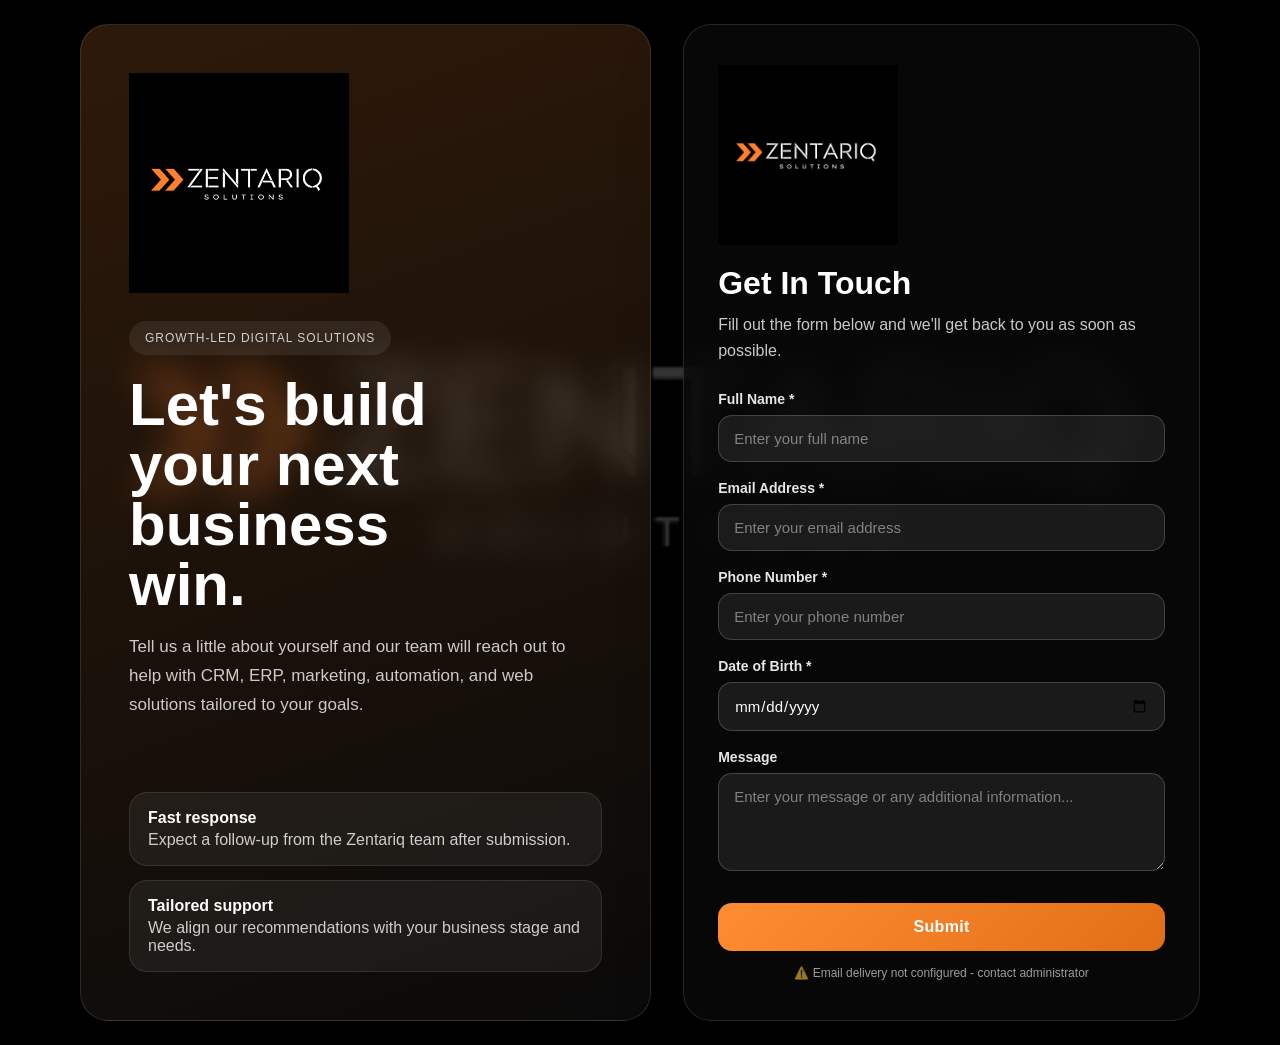
==== landing-page.html @ c9423124 "Initial commit - Zentariq landing page" ====
<!DOCTYPE html>
<!--
FORMSPREE SETUP INSTRUCTIONS:
1. Go to https://formspree.io and create a free account
2. Create a new form and set the recipient email to: hello@zentariq.com
3. Copy your form ID (looks like: xxxxxx) from the Formspree dashboard
4. Replace "YOUR_FORM_ID_HERE" in the form action with your actual Formspree form ID
5. The form will automatically send emails to hello@zentariq.com when submitted
6. After submission, users will be redirected to thank-you.html

Example: action="https://formspree.io/f/abc123def"
-->
<html lang="en">
<head>
    <meta charset="UTF-8">
    <meta name="viewport" content="width=device-width, initial-scale=1.0">
    <title>Zentariq Solutions | Contact Us</title>
    <style>
        :root {
            --accent: #ff8c32;
            --accent-dark: #e26f15;
            --surface: rgba(10, 10, 10, 0.78);
            --surface-border: rgba(255, 255, 255, 0.12);
            --text-primary: #ffffff;
            --text-secondary: rgba(255, 255, 255, 0.78);
            --input-bg: rgba(255, 255, 255, 0.08);
            --input-border: rgba(255, 255, 255, 0.18);
        }

        * {
            margin: 0;
            padding: 0;
            box-sizing: border-box;
        }

        body {
            min-height: 100vh;
            font-family: "Segoe UI", Tahoma, Geneva, Verdana, sans-serif;
            color: var(--text-primary);
            background:
                linear-gradient(rgba(0, 0, 0, 0.72), rgba(0, 0, 0, 0.78)),
                url("assets/zentariq-logo-linkedin.png") center center / cover no-repeat fixed;
            display: flex;
            align-items: center;
            justify-content: center;
            padding: 24px;
        }

        .page-shell {
            width: min(100%, 1120px);
            display: grid;
            grid-template-columns: 1.05fr 0.95fr;
            gap: 32px;
            align-items: stretch;
        }

        .brand-panel,
        .form-panel {
            border-radius: 28px;
            overflow: hidden;
            border: 1px solid var(--surface-border);
            backdrop-filter: blur(18px);
            box-shadow: 0 24px 60px rgba(0, 0, 0, 0.35);
        }

        .brand-panel {
            background: linear-gradient(160deg, rgba(255, 140, 50, 0.18), rgba(255, 255, 255, 0.04));
            padding: 48px;
            display: flex;
            flex-direction: column;
            justify-content: space-between;
            min-height: 680px;
        }

        .logo {
            width: 220px;
            max-width: 100%;
            display: block;
        }

        .eyebrow {
            display: inline-flex;
            align-items: center;
            gap: 10px;
            padding: 10px 16px;
            border-radius: 999px;
            background: rgba(255, 255, 255, 0.08);
            color: var(--text-secondary);
            letter-spacing: 0.08em;
            text-transform: uppercase;
            font-size: 12px;
            margin: 28px 0 20px;
        }

        .brand-panel h1 {
            font-size: clamp(38px, 5vw, 60px);
            line-height: 1;
            max-width: 10ch;
            margin-bottom: 18px;
        }

        .brand-panel p {
            font-size: 17px;
            line-height: 1.7;
            color: var(--text-secondary);
            max-width: 52ch;
        }

        .feature-list {
            display: grid;
            gap: 14px;
            margin-top: 36px;
        }

        .feature-item {
            padding: 16px 18px;
            border-radius: 18px;
            background: rgba(255, 255, 255, 0.06);
            border: 1px solid rgba(255, 255, 255, 0.1);
            color: var(--text-secondary);
        }

        .feature-item strong {
            color: var(--text-primary);
            display: block;
            margin-bottom: 4px;
        }

        .form-panel {
            background: var(--surface);
            padding: 40px 34px;
            display: flex;
            flex-direction: column;
            justify-content: center;
        }

        .form-header {
            margin-bottom: 28px;
        }

        .form-header img {
            width: 180px;
            display: block;
            margin-bottom: 20px;
        }

        .form-header h2 {
            font-size: 32px;
            margin-bottom: 10px;
        }

        .form-header p {
            color: var(--text-secondary);
            line-height: 1.6;
        }

        .form-group {
            margin-bottom: 18px;
        }

        label {
            display: block;
            margin-bottom: 8px;
            font-size: 14px;
            font-weight: 600;
            color: rgba(255, 255, 255, 0.9);
        }

        input {
            width: 100%;
            padding: 14px 15px;
            border-radius: 14px;
            border: 1px solid var(--input-border);
            background: var(--input-bg);
            color: var(--text-primary);
            font-size: 15px;
            font-family: inherit;
            transition: border-color 0.25s ease, box-shadow 0.25s ease, transform 0.25s ease;
        }

        input::placeholder {
            color: rgba(255, 255, 255, 0.45);
        }

        input:focus {
            outline: none;
            border-color: rgba(255, 140, 50, 0.85);
            box-shadow: 0 0 0 4px rgba(255, 140, 50, 0.14);
            transform: translateY(-1px);
        }

        textarea {
            width: 100%;
            padding: 14px 15px;
            border-radius: 14px;
            border: 1px solid var(--input-border);
            background: var(--input-bg);
            color: var(--text-primary);
            font-size: 15px;
            font-family: inherit;
            resize: vertical;
            transition: border-color 0.25s ease, box-shadow 0.25s ease, transform 0.25s ease;
        }

        textarea::placeholder {
            color: rgba(255, 255, 255, 0.45);
        }

        textarea:focus {
            outline: none;
            border-color: rgba(255, 140, 50, 0.85);
            box-shadow: 0 0 0 4px rgba(255, 140, 50, 0.14);
            transform: translateY(-1px);
        }

        .submit-btn {
            width: 100%;
            margin-top: 10px;
            padding: 15px 18px;
            border: none;
            border-radius: 14px;
            background: linear-gradient(135deg, var(--accent), var(--accent-dark));
            color: #fff;
            font-size: 16px;
            font-weight: 700;
            letter-spacing: 0.02em;
            cursor: pointer;
            transition: transform 0.2s ease, box-shadow 0.2s ease;
        }

        .submit-btn:hover {
            transform: translateY(-2px);
            box-shadow: 0 16px 32px rgba(255, 140, 50, 0.28);
        }

        .form-message {
            display: none;
            margin-top: 18px;
            padding: 13px 14px;
            border-radius: 12px;
            font-weight: 600;
            text-align: center;
        }

        .form-message.error {
            display: block;
            background: rgba(255, 99, 99, 0.14);
            border: 1px solid rgba(255, 99, 99, 0.34);
            color: #ffd7d7;
        }

        @media (max-width: 920px) {
            .page-shell {
                grid-template-columns: 1fr;
            }

            .brand-panel {
                min-height: auto;
                padding: 34px;
            }

            .form-panel {
                padding: 32px 24px;
            }
        }

        @media (max-width: 600px) {
            body {
                padding: 16px;
                background-attachment: scroll;
            }

            .brand-panel,
            .form-panel {
                border-radius: 22px;
            }

            .brand-panel h1,
            .form-header h2 {
                font-size: 28px;
            }
        }
    </style>
</head>
<body>
    <main class="page-shell">
        <section class="brand-panel" aria-label="Zentariq introduction">
            <div>
                <img class="logo" src="assets/zentariq-logo-linkedin.png" alt="Zentariq Solutions logo">
                <div class="eyebrow">Growth-led digital solutions</div>
                <h1>Let&apos;s build your next business win.</h1>
                <p>Tell us a little about yourself and our team will reach out to help with CRM, ERP, marketing, automation, and web solutions tailored to your goals.</p>
            </div>

            <div class="feature-list">
                <div class="feature-item">
                    <strong>Fast response</strong>
                    Expect a follow-up from the Zentariq team after submission.
                </div>
                <div class="feature-item">
                    <strong>Tailored support</strong>
                    We align our recommendations with your business stage and needs.
                </div>
            </div>
        </section>

        <section class="form-panel">
            <div class="form-header">
                <img src="assets/zentariq-logo-linkedin.png" alt="Zentariq Solutions logo">
                <h2>Get In Touch</h2>
                <p>Fill out the form below and we&apos;ll get back to you as soon as possible.</p>
            </div>

            <form id="contactForm" action="https://formspree.io/f/YOUR_FORM_ID_HERE" method="POST" novalidate>
                <div class="form-group">
                    <label for="name">Full Name *</label>
                    <input type="text" id="name" name="name" placeholder="Enter your full name" required>
                </div>

                <div class="form-group">
                    <label for="email">Email Address *</label>
                    <input type="email" id="email" name="email" placeholder="Enter your email address" required>
                </div>

                <div class="form-group">
                    <label for="phone">Phone Number *</label>
                    <input type="tel" id="phone" name="phone" placeholder="Enter your phone number" required>
                </div>

                <div class="form-group">
                    <label for="dob">Date of Birth *</label>
                    <input type="date" id="dob" name="dob" required>
                </div>

                <div class="form-group">
                    <label for="message">Message</label>
                    <textarea 
                        id="message" 
                        name="message" 
                        placeholder="Enter your message or any additional information..."
                        rows="4"
                    ></textarea>
                </div>

                <button type="submit" class="submit-btn">Submit</button>
                <div id="formMessage" class="form-message" aria-live="polite"></div>

                <!-- Configuration status indicator -->
                <div id="configStatus" style="margin-top: 15px; font-size: 12px; color: rgba(255, 255, 255, 0.6); text-align: center;">
                    ⚠️ Email delivery not configured - contact administrator
                </div>
            </form>
        </section>
    </main>

    <script>
        const form = document.getElementById("contactForm");
        const formMessage = document.getElementById("formMessage");

        // Hide configuration warning if form is properly set up
        if (!document.querySelector('form').action.includes('YOUR_FORM_ID_HERE')) {
            document.getElementById('configStatus').style.display = 'none';
        }

        form.addEventListener("submit", function (e) {
            const name = document.getElementById("name").value.trim();
            const email = document.getElementById("email").value.trim();
            const phone = document.getElementById("phone").value.trim();
            const dob = document.getElementById("dob").value;
            const message = document.getElementById("message").value.trim();

            if (!name || !email || !phone || !dob) {
                e.preventDefault();
                showMessage("Please fill in all required fields.");
                return;
            }

            const birthDate = new Date(dob);
            const today = new Date();
            let age = today.getFullYear() - birthDate.getFullYear();
            const monthDiff = today.getMonth() - birthDate.getMonth();
            const dayDiff = today.getDate() - birthDate.getDate();

            if (monthDiff < 0 || (monthDiff === 0 && dayDiff < 0)) {
                age -= 1;
            }

            if (age < 13) {
                e.preventDefault();
                showMessage("You must be at least 13 years old.");
                return;
            }

            const emailRegex = /^[^\s@]+@[^\s@]+\.[^\s@]+$/;
            if (!emailRegex.test(email)) {
                e.preventDefault();
                showMessage("Please enter a valid email address.");
                return;
            }

            const phoneRegex = /^[\d\s\-+()]+$/;
            if (!phoneRegex.test(phone) || phone.replace(/\D/g, "").length < 10) {
                e.preventDefault();
                showMessage("Please enter a valid phone number.");
                return;
            }

            // Check if Formspree is properly configured
            if (document.querySelector('form').action.includes('YOUR_FORM_ID_HERE')) {
                e.preventDefault();
                showMessage("Form is not fully configured. Please contact the administrator to set up email delivery.");
                return;
            }

            // Store form data in sessionStorage for potential use on thank you page
            sessionStorage.setItem("zentariqLeadName", name);
            sessionStorage.setItem("zentariqLeadEmail", email);
            sessionStorage.setItem("zentariqLeadPhone", phone);
            sessionStorage.setItem("zentariqLeadDob", dob);
            sessionStorage.setItem("zentariqLeadMessage", message);

            // Show loading message and let form submit to Formspree
            showMessage("Sending your message...");
        });

        function showMessage(message) {
            formMessage.textContent = message;
            formMessage.className = "form-message error";
        }
    </script>
</body>
</html>
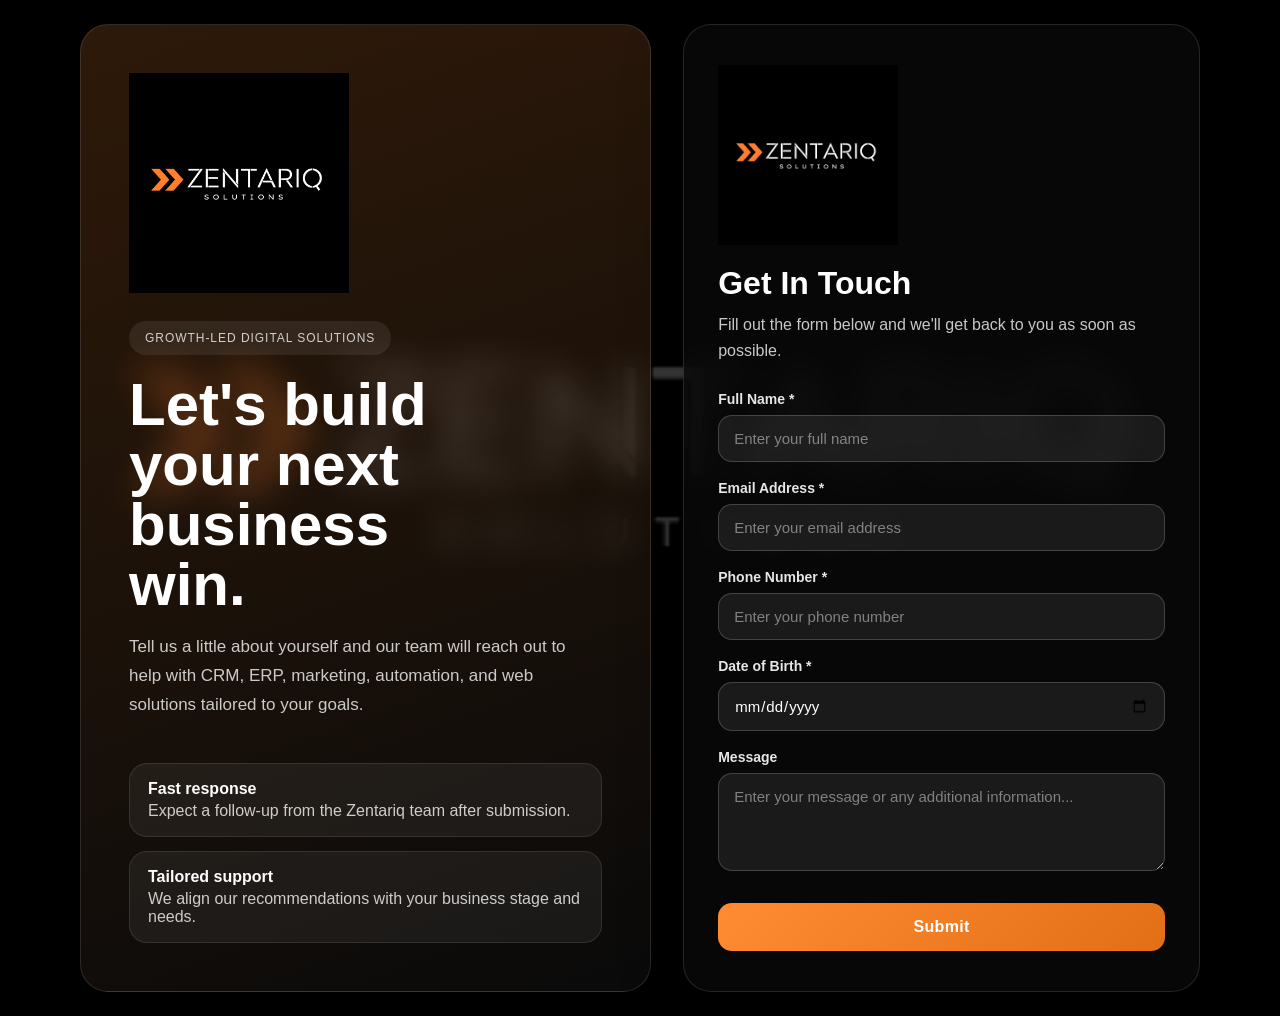
==== commit cb970132: "Full website setup with landing page and assets" ====
--- a/landing-page.html
+++ b/landing-page.html
@@ -311,7 +311,7 @@
                 <p>Fill out the form below and we&apos;ll get back to you as soon as possible.</p>
             </div>
 
-            <form id="contactForm" action="https://formspree.io/f/YOUR_FORM_ID_HERE" method="POST" novalidate>
+            <form id="contactForm" novalidate>
                 <div class="form-group">
                     <label for="name">Full Name *</label>
                     <input type="text" id="name" name="name" placeholder="Enter your full name" required>
@@ -344,11 +344,6 @@
 
                 <button type="submit" class="submit-btn">Submit</button>
                 <div id="formMessage" class="form-message" aria-live="polite"></div>
-
-                <!-- Configuration status indicator -->
-                <div id="configStatus" style="margin-top: 15px; font-size: 12px; color: rgba(255, 255, 255, 0.6); text-align: center;">
-                    ⚠️ Email delivery not configured - contact administrator
-                </div>
             </form>
         </section>
     </main>
@@ -357,24 +352,22 @@
         const form = document.getElementById("contactForm");
         const formMessage = document.getElementById("formMessage");
 
-        // Hide configuration warning if form is properly set up
-        if (!document.querySelector('form').action.includes('YOUR_FORM_ID_HERE')) {
-            document.getElementById('configStatus').style.display = 'none';
-        }
-
         form.addEventListener("submit", function (e) {
+            e.preventDefault();
+
             const name = document.getElementById("name").value.trim();
             const email = document.getElementById("email").value.trim();
             const phone = document.getElementById("phone").value.trim();
             const dob = document.getElementById("dob").value;
             const message = document.getElementById("message").value.trim();
 
+            // Validate required fields
             if (!name || !email || !phone || !dob) {
-                e.preventDefault();
                 showMessage("Please fill in all required fields.");
                 return;
             }
 
+            // Validate age (must be at least 13)
             const birthDate = new Date(dob);
             const today = new Date();
             let age = today.getFullYear() - birthDate.getFullYear();
@@ -386,46 +379,42 @@
             }
 
             if (age < 13) {
-                e.preventDefault();
                 showMessage("You must be at least 13 years old.");
                 return;
             }
 
+            // Validate email format
             const emailRegex = /^[^\s@]+@[^\s@]+\.[^\s@]+$/;
             if (!emailRegex.test(email)) {
-                e.preventDefault();
                 showMessage("Please enter a valid email address.");
                 return;
             }
 
+            // Validate phone number
             const phoneRegex = /^[\d\s\-+()]+$/;
             if (!phoneRegex.test(phone) || phone.replace(/\D/g, "").length < 10) {
-                e.preventDefault();
                 showMessage("Please enter a valid phone number.");
                 return;
             }
 
-            // Check if Formspree is properly configured
-            if (document.querySelector('form').action.includes('YOUR_FORM_ID_HERE')) {
-                e.preventDefault();
-                showMessage("Form is not fully configured. Please contact the administrator to set up email delivery.");
-                return;
-            }
-
-            // Store form data in sessionStorage for potential use on thank you page
+            // Store form data in sessionStorage
             sessionStorage.setItem("zentariqLeadName", name);
             sessionStorage.setItem("zentariqLeadEmail", email);
             sessionStorage.setItem("zentariqLeadPhone", phone);
             sessionStorage.setItem("zentariqLeadDob", dob);
             sessionStorage.setItem("zentariqLeadMessage", message);
 
-            // Show loading message and let form submit to Formspree
-            showMessage("Sending your message...");
+            // Show success message and redirect to thank you page
+            showMessage("✓ Submission received! Redirecting...");
+            setTimeout(() => {
+                window.location.href = "thank-you.html";
+            }, 800);
         });
 
         function showMessage(message) {
             formMessage.textContent = message;
             formMessage.className = "form-message error";
+            formMessage.style.display = "block";
         }
     </script>
 </body>
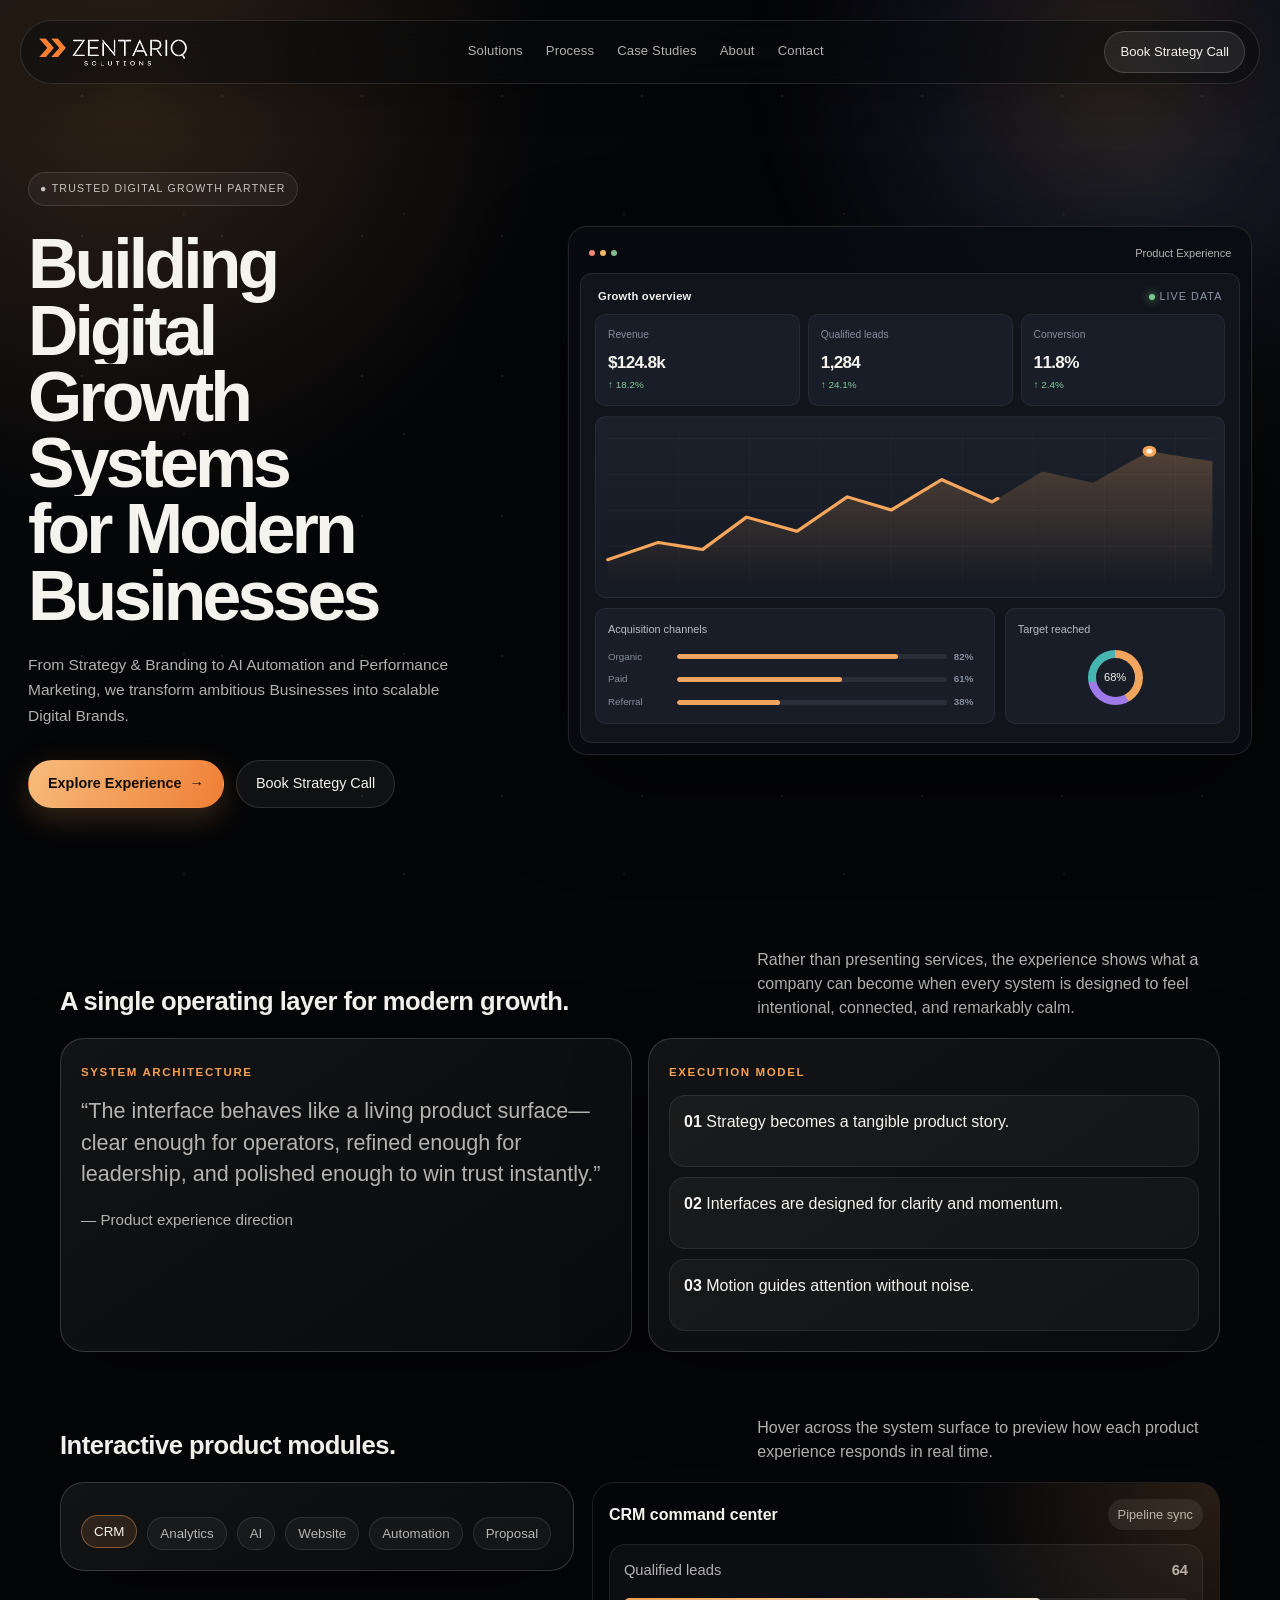
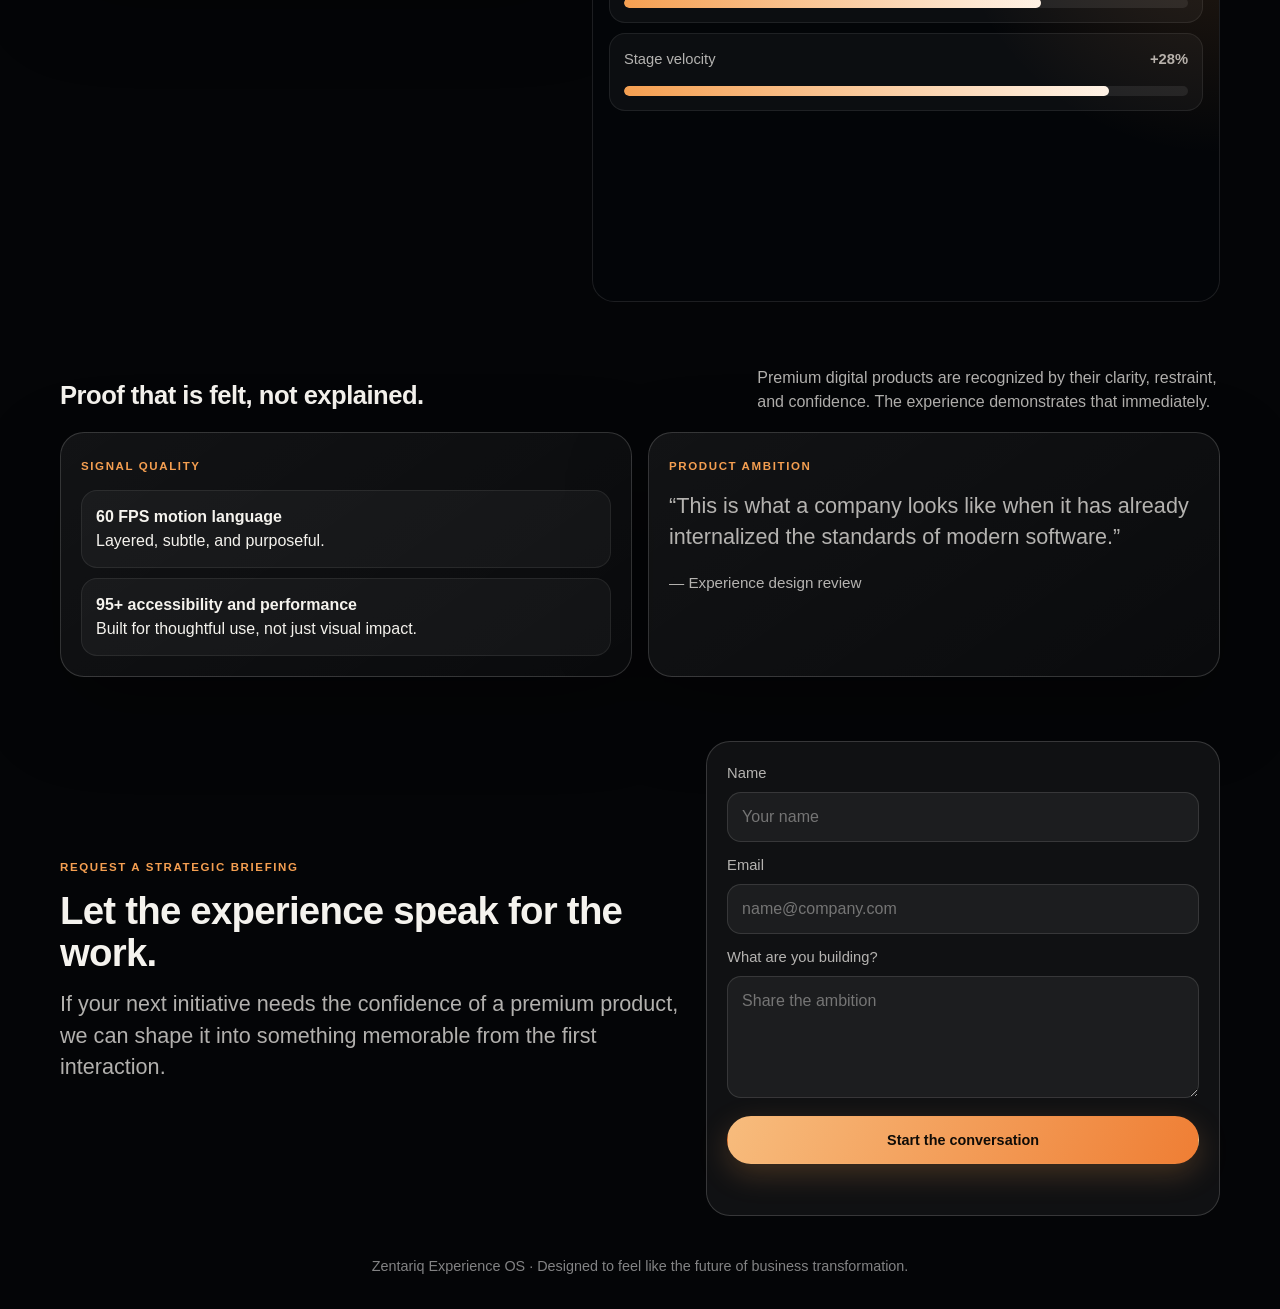
==== commit 25b29829: "Make the Work in Progress page the homepage - Serve the Work in Progress page as index.html so it sh" ====
--- a/landing-page.html
+++ b/landing-page.html
@@ -1,420 +1,1338 @@
 <!DOCTYPE html>
-<!--
-FORMSPREE SETUP INSTRUCTIONS:
-1. Go to https://formspree.io and create a free account
-2. Create a new form and set the recipient email to: hello@zentariq.com
-3. Copy your form ID (looks like: xxxxxx) from the Formspree dashboard
-4. Replace "YOUR_FORM_ID_HERE" in the form action with your actual Formspree form ID
-5. The form will automatically send emails to hello@zentariq.com when submitted
-6. After submission, users will be redirected to thank-you.html
-
-Example: action="https://formspree.io/f/abc123def"
--->
 <html lang="en">
 <head>
     <meta charset="UTF-8">
     <meta name="viewport" content="width=device-width, initial-scale=1.0">
-    <title>Zentariq Solutions | Contact Us</title>
+    <meta name="description" content="Zentariq Experience OS is a premium digital experience showing how the company builds world-class product systems.">
+    <title>Zentariq Experience OS</title>
+    <link rel="icon" type="image/png" href="site-files/zentariq-logo.png">
     <style>
         :root {
-            --accent: #ff8c32;
-            --accent-dark: #e26f15;
-            --surface: rgba(10, 10, 10, 0.78);
-            --surface-border: rgba(255, 255, 255, 0.12);
-            --text-primary: #ffffff;
-            --text-secondary: rgba(255, 255, 255, 0.78);
-            --input-bg: rgba(255, 255, 255, 0.08);
-            --input-border: rgba(255, 255, 255, 0.18);
+            --bg: #040507;
+            --bg-elevated: rgba(13, 17, 24, 0.84);
+            --surface: rgba(255, 255, 255, 0.06);
+            --surface-strong: rgba(255, 255, 255, 0.12);
+            --border: rgba(255, 255, 255, 0.16);
+            --text: #f5f3ee;
+            --text-soft: rgba(245, 243, 238, 0.72);
+            --accent: #f59f51;
+            --accent-strong: #ff7d1f;
+            --glow: rgba(245, 159, 81, 0.24);
+            --shadow: 0 30px 80px rgba(0, 0, 0, 0.34);
+            --max: 1200px;
+            --radius-xl: 32px;
+            --radius-lg: 24px;
+            --radius-md: 18px;
+            --transition: 220ms cubic-bezier(0.2, 0.8, 0.2, 1);
         }
 
         * {
+            box-sizing: border-box;
             margin: 0;
             padding: 0;
-            box-sizing: border-box;
+        }
+
+        html {
+            scroll-behavior: smooth;
         }
 
         body {
+            font-family: Inter, "Segoe UI", Roboto, Arial, sans-serif;
+            background: var(--bg);
+            color: var(--text);
             min-height: 100vh;
-            font-family: "Segoe UI", Tahoma, Geneva, Verdana, sans-serif;
-            color: var(--text-primary);
+            overflow-x: hidden;
+            line-height: 1.5;
+        }
+
+        body::before {
+            content: "";
+            position: fixed;
+            inset: 0;
             background:
-                linear-gradient(rgba(0, 0, 0, 0.72), rgba(0, 0, 0, 0.78)),
-                url("assets/zentariq-logo-linkedin.png") center center / cover no-repeat fixed;
+                radial-gradient(circle at 10% 10%, rgba(245, 159, 81, 0.16) 0, transparent 30%),
+                radial-gradient(circle at 90% 20%, rgba(173, 216, 255, 0.08) 0, transparent 28%),
+                linear-gradient(135deg, rgba(255,255,255,0.02), transparent 50%);
+            pointer-events: none;
+            z-index: -2;
+        }
+
+        body::after {
+            content: "";
+            position: fixed;
+            inset: 0;
+            background-image:
+                linear-gradient(rgba(255,255,255,0.035) 1px, transparent 1px),
+                linear-gradient(90deg, rgba(255,255,255,0.035) 1px, transparent 1px);
+            background-size: 88px 88px;
+            mask-image: linear-gradient(180deg, rgba(0,0,0,0.8), transparent);
+            opacity: 0.28;
+            pointer-events: none;
+            z-index: -1;
+            animation: drift 28s linear infinite;
+        }
+
+        a {
+            color: inherit;
+            text-decoration: none;
+        }
+
+        .cursor-glow {
+            position: fixed;
+            width: 280px;
+            height: 280px;
+            border-radius: 50%;
+            background: radial-gradient(circle, rgba(245, 159, 81, 0.16), transparent 72%);
+            pointer-events: none;
+            transform: translate(-50%, -50%);
+            z-index: 0;
+            mix-blend-mode: screen;
+            opacity: 0;
+            transition: opacity 0.25s ease;
+        }
+
+        .site-shell {
+            position: relative;
+            z-index: 1;
+        }
+
+        .topbar {
+            position: fixed;
+            inset: 0 0 auto 0;
+            z-index: 30;
+            padding: 18px 20px 0;
+            pointer-events: none;
+        }
+
+        .topbar-inner {
+            max-width: 1440px;
+            margin: 0 auto;
+            display: flex;
+            align-items: center;
+            justify-content: space-between;
+            gap: 18px;
+            padding: 14px 20px;
+            border: 1px solid rgba(255,255,255,0.12);
+            background: rgba(5, 5, 5, 0.4);
+            backdrop-filter: blur(18px);
+            border-radius: 999px;
+            box-shadow: 0 10px 40px rgba(0, 0, 0, 0.24);
+            pointer-events: auto;
+            transition: background var(--transition), border-color var(--transition), transform var(--transition);
+        }
+
+        .topbar.is-scrolled .topbar-inner {
+            background: rgba(5, 5, 5, 0.78);
+            border-color: rgba(255,255,255,0.18);
+            transform: translateY(4px);
+        }
+
+        .brand {
+            display: flex;
+            align-items: center;
+            gap: 12px;
+            font-weight: 600;
+            letter-spacing: 0.1em;
+            text-transform: uppercase;
+            font-size: 0.8rem;
+            color: var(--text);
+        }
+
+        .brand img {
+            width: 36px;
+            height: 36px;
+            border-radius: 10px;
+        }
+
+        .nav-links {
+            display: flex;
+            align-items: center;
+            gap: 20px;
+            color: var(--text-soft);
+            font-size: 0.94rem;
+        }
+
+        .nav-links a {
+            position: relative;
+            padding-bottom: 2px;
+            transition: color var(--transition);
+        }
+
+        .nav-links a::after {
+            content: "";
+            position: absolute;
+            left: 0;
+            bottom: -4px;
+            width: 100%;
+            height: 1px;
+            background: var(--text);
+            transform: scaleX(0);
+            transform-origin: left;
+            transition: transform var(--transition);
+        }
+
+        .nav-links a:hover::after,
+        .nav-links a.is-active::after {
+            transform: scaleX(1);
+        }
+
+        .nav-cta {
+            border: 1px solid rgba(255,255,255,0.16);
+            padding: 9px 14px;
+            border-radius: 999px;
+            background: rgba(255,255,255,0.05);
+            transition: transform var(--transition), border-color var(--transition), background var(--transition);
+        }
+
+        .nav-cta:hover {
+            transform: translateY(-2px);
+            border-color: rgba(245, 159, 81, 0.42);
+            background: rgba(245, 159, 81, 0.14);
+        }
+
+        .hero,
+        section {
+            width: min(100%, var(--max));
+            margin: 0 auto;
+            padding: 28px 20px;
+        }
+
+        .hero {
+            min-height: 100vh;
+            padding: 110px 20px 40px;
+            display: flex;
+            align-items: center;
+            position: relative;
+            overflow: hidden;
+        }
+
+        .hero-shell {
+            width: min(100%, 1440px);
+            margin: 0 auto;
+            display: grid;
+            grid-template-columns: minmax(0, 0.95fr) minmax(420px, 1.05fr);
+            gap: clamp(28px, 3.4vw, 56px);
+            align-items: center;
+            padding: clamp(24px, 3vw, 34px);
+            border: 1px solid rgba(255,255,255,0.08);
+            border-radius: 36px;
+            background: linear-gradient(135deg, rgba(255,255,255,0.06), rgba(255,255,255,0.024));
+            box-shadow: 0 26px 80px rgba(0, 0, 0, 0.28);
+            backdrop-filter: blur(18px);
+            position: relative;
+        }
+
+        .hero-shell::before {
+            content: "";
+            position: absolute;
+            inset: 0;
+            border-radius: inherit;
+            background: radial-gradient(circle at top left, rgba(245, 159, 81, 0.16), transparent 40%);
+            pointer-events: none;
+        }
+
+        .hero-content {
+            position: relative;
+            z-index: 1;
+            max-width: 620px;
+        }
+
+        .hero-eyebrow,
+        .hero-title,
+        .hero-copy,
+        .hero-actions,
+        .hero-browser {
+            opacity: 0;
+            transform: translateY(18px);
+            transition: opacity 0.75s ease, transform 0.75s ease;
+        }
+
+        .hero-shell.is-ready .hero-eyebrow,
+        .hero-shell.is-ready .hero-title,
+        .hero-shell.is-ready .hero-copy,
+        .hero-shell.is-ready .hero-actions,
+        .hero-shell.is-ready .hero-browser {
+            opacity: 1;
+            transform: translateY(0);
+        }
+
+        .hero-eyebrow {
+            display: inline-flex;
+            align-items: center;
+            gap: 8px;
+            padding: 9px 12px;
+            border-radius: 999px;
+            background: rgba(255,255,255,0.06);
+            border: 1px solid rgba(255,255,255,0.12);
+            color: var(--text-soft);
+            text-transform: uppercase;
+            letter-spacing: 0.14em;
+            font-size: 0.74rem;
+            margin-bottom: 18px;
+        }
+
+        .hero-eyebrow::before {
+            content: "";
+            width: 7px;
+            height: 7px;
+            border-radius: 50%;
+            background: linear-gradient(135deg, var(--accent), #fff4d7);
+            box-shadow: 0 0 12px rgba(245, 159, 81, 0.6);
+        }
+
+        .hero-title {
+            font-size: clamp(2.7rem, 5.2vw, 4.7rem);
+            line-height: 0.95;
+            letter-spacing: -0.03em;
+            margin-bottom: 16px;
+            max-width: 10.5ch;
+            transition-delay: 180ms;
+        }
+
+        .hero-copy {
+            color: var(--text-soft);
+            font-size: clamp(1rem, 1.35vw, 1.12rem);
+            max-width: 60ch;
+            margin-bottom: 24px;
+            transition-delay: 320ms;
+        }
+
+        .hero-actions {
+            display: flex;
+            flex-wrap: wrap;
+            gap: 12px;
+            margin-bottom: 24px;
+            transition-delay: 460ms;
+        }
+
+        .btn {
+            display: inline-flex;
+            align-items: center;
+            gap: 8px;
+            justify-content: center;
+            padding: 12px 18px;
+            border-radius: 999px;
+            border: 1px solid transparent;
+            cursor: pointer;
+            transition: transform var(--transition), box-shadow var(--transition), border-color var(--transition), background var(--transition);
+            position: relative;
+            overflow: hidden;
+        }
+
+        .btn:hover {
+            transform: translateY(-2px);
+        }
+
+        .btn-primary {
+            background: linear-gradient(135deg, var(--accent), var(--accent-strong));
+            color: #100c07;
+            font-weight: 700;
+            box-shadow: 0 10px 30px rgba(245, 159, 81, 0.22);
+        }
+
+        .btn-secondary {
+            background: rgba(255,255,255,0.05);
+            border-color: rgba(255,255,255,0.12);
+            color: var(--text);
+        }
+
+        .btn-arrow {
+            display: inline-flex;
+            transition: transform 250ms ease;
+        }
+
+        .btn:hover .btn-arrow {
+            transform: translateX(4px);
+        }
+
+        .hero-browser {
+            position: relative;
+            z-index: 1;
+            transition-delay: 620ms;
+            transform-style: preserve-3d;
+            perspective: 1200px;
+        }
+
+        .browser-window {
+            border: 1px solid rgba(255,255,255,0.1);
+            border-radius: 24px;
+            padding: 14px;
+            background: rgba(7, 10, 14, 0.78);
+            box-shadow: 0 18px 54px rgba(0, 0, 0, 0.34);
+            backdrop-filter: blur(16px);
+            transform: rotateX(var(--tilt-x, 0deg)) rotateY(var(--tilt-y, 0deg));
+            transition: transform 0.35s ease, box-shadow 0.35s ease;
+            will-change: transform;
+        }
+
+        .browser-window:hover {
+            box-shadow: 0 24px 60px rgba(0, 0, 0, 0.42);
+        }
+
+        .browser-toolbar {
+            display: flex;
+            align-items: center;
+            justify-content: space-between;
+            padding: 10px 12px;
+            border-radius: 14px;
+            background: rgba(255,255,255,0.04);
+            color: var(--text-soft);
+            font-size: 0.8rem;
+            margin-bottom: 12px;
+        }
+
+        .browser-dots {
+            display: flex;
+            gap: 7px;
+        }
+
+        .browser-dots span {
+            width: 8px;
+            height: 8px;
+            border-radius: 50%;
+            background: rgba(255,255,255,0.28);
+        }
+
+        .browser-screen {
+            min-height: 440px;
+            border-radius: 18px;
+            background: linear-gradient(145deg, rgba(255,255,255,0.05), rgba(255,255,255,0.02));
+            border: 1px solid rgba(255,255,255,0.08);
+            padding: 14px;
+            position: relative;
+            overflow: hidden;
+        }
+
+        .browser-screen::before {
+            content: "";
+            position: absolute;
+            inset: 0;
+            background: radial-gradient(circle at top right, rgba(245, 159, 81, 0.16), transparent 36%);
+            pointer-events: none;
+        }
+
+        .view-panel {
+            display: none;
+            animation: panelFade 0.45s ease;
+        }
+
+        .view-panel.is-active {
+            display: block;
+        }
+
+        .view-grid {
+            display: grid;
+            gap: 10px;
+        }
+
+        .view-card {
+            border-radius: 14px;
+            padding: 12px;
+            background: rgba(255,255,255,0.04);
+            border: 1px solid rgba(255,255,255,0.08);
+        }
+
+        .analytics-card {
+            display: grid;
+            gap: 8px;
+        }
+
+        .analytics-grid {
+            display: grid;
+            grid-template-columns: repeat(2, minmax(0, 1fr));
+            gap: 10px;
+        }
+
+        .metric-pill {
+            border-radius: 12px;
+            padding: 12px;
+            background: rgba(245, 159, 81, 0.12);
+            border: 1px solid rgba(245, 159, 81, 0.2);
+        }
+
+        .metric-pill strong {
+            display: block;
+            font-size: 1.1rem;
+            margin-bottom: 4px;
+        }
+
+        .bar-track {
+            height: 8px;
+            border-radius: 999px;
+            background: rgba(255,255,255,0.08);
+            overflow: hidden;
+            margin-top: 8px;
+        }
+
+        .bar-track span {
+            display: block;
+            height: 100%;
+            border-radius: inherit;
+            background: linear-gradient(90deg, var(--accent), #fff4e9);
+        }
+
+        .crm-list {
+            display: grid;
+            gap: 8px;
+        }
+
+        .crm-item {
+            display: flex;
+            align-items: center;
+            justify-content: space-between;
+            padding: 10px 12px;
+            border-radius: 12px;
+            background: rgba(255,255,255,0.04);
+            color: var(--text-soft);
+        }
+
+        .crm-item strong {
+            color: var(--text);
+        }
+
+        .ai-flow {
+            display: grid;
+            gap: 8px;
+        }
+
+        .ai-node {
             display: flex;
             align-items: center;
             justify-content: center;
-            padding: 24px;
-        }
-
-        .page-shell {
-            width: min(100%, 1120px);
-            display: grid;
-            grid-template-columns: 1.05fr 0.95fr;
-            gap: 32px;
-            align-items: stretch;
-        }
-
-        .brand-panel,
-        .form-panel {
-            border-radius: 28px;
+            min-height: 54px;
+            border-radius: 12px;
+            background: rgba(255,255,255,0.04);
+            border: 1px solid rgba(255,255,255,0.08);
+            color: var(--text-soft);
+        }
+
+        .website-preview {
+            display: grid;
+            gap: 8px;
+        }
+
+        .website-section {
+            border-radius: 12px;
+            padding: 10px 12px;
+            background: rgba(255,255,255,0.04);
+            border: 1px solid rgba(255,255,255,0.08);
+        }
+
+        .mobile-phone {
+            display: flex;
+            justify-content: center;
+            padding-top: 8px;
+        }
+
+        .phone-frame {
+            width: 180px;
+            padding: 10px;
+            border-radius: 26px;
+            background: linear-gradient(145deg, rgba(255,255,255,0.14), rgba(255,255,255,0.04));
+            border: 1px solid rgba(255,255,255,0.12);
+            box-shadow: 0 10px 24px rgba(0, 0, 0, 0.24);
+        }
+
+        .phone-screen {
+            border-radius: 18px;
+            padding: 12px;
+            background: linear-gradient(160deg, rgba(245, 159, 81, 0.14), rgba(6, 8, 12, 0.88));
+            min-height: 280px;
+            display: grid;
+            gap: 8px;
+        }
+
+        .phone-card {
+            border-radius: 12px;
+            padding: 10px;
+            background: rgba(255,255,255,0.06);
+            border: 1px solid rgba(255,255,255,0.08);
+        }
+
+        .section-block {
+            padding: 48px 20px 16px;
+        }
+
+        .eyebrow {
+            display: inline-block;
+            margin-bottom: 14px;
+            color: var(--accent);
+            text-transform: uppercase;
+            letter-spacing: 0.14em;
+            font-size: 0.72rem;
+            font-weight: 600;
+        }
+
+        .cta-panel h2 {
+            font-size: clamp(1.6rem, 3vw, 2.4rem);
+            letter-spacing: -0.02em;
+            line-height: 1.1;
+            margin-bottom: 14px;
+        }
+
+        .section-heading {
+            display: flex;
+            align-items: end;
+            justify-content: space-between;
+            gap: 18px;
+            margin-bottom: 18px;
+        }
+
+        .section-heading h2 {
+            font-size: clamp(1.25rem, 2vw, 1.7rem);
+            letter-spacing: -0.02em;
+        }
+
+        .section-heading p {
+            color: var(--text-soft);
+            max-width: 52ch;
+        }
+
+        .grid-2 {
+            display: grid;
+            grid-template-columns: 1fr 1fr;
+            gap: 16px;
+        }
+
+        .panel {
+            background: linear-gradient(145deg, rgba(255,255,255,0.06), rgba(255,255,255,0.028));
+            border: 1px solid var(--border);
+            border-radius: var(--radius-lg);
+            padding: 20px;
+            box-shadow: var(--shadow);
+        }
+
+        .showcase-shell {
+            display: grid;
+            grid-template-columns: 0.9fr 1.1fr;
+            gap: 18px;
+            align-items: start;
+        }
+
+        .chip-row {
+            display: flex;
+            flex-wrap: wrap;
+            gap: 10px;
+            margin-top: 14px;
+        }
+
+        .chip {
+            border-radius: 999px;
+            padding: 8px 12px;
+            border: 1px solid rgba(255,255,255,0.1);
+            background: rgba(255,255,255,0.04);
+            color: var(--text-soft);
+            transition: transform var(--transition), border-color var(--transition), background var(--transition);
+            cursor: pointer;
+        }
+
+        .chip:hover,
+        .chip.is-active {
+            transform: translateY(-2px);
+            border-color: rgba(245, 159, 81, 0.42);
+            background: rgba(245, 159, 81, 0.12);
+            color: var(--text);
+        }
+
+        .preview-stage {
+            padding: 16px;
+            border-radius: 22px;
+            border: 1px solid rgba(255,255,255,0.1);
+            background: rgba(4, 6, 9, 0.94);
+            min-height: 420px;
+            position: relative;
             overflow: hidden;
-            border: 1px solid var(--surface-border);
-            backdrop-filter: blur(18px);
-            box-shadow: 0 24px 60px rgba(0, 0, 0, 0.35);
-        }
-
-        .brand-panel {
-            background: linear-gradient(160deg, rgba(255, 140, 50, 0.18), rgba(255, 255, 255, 0.04));
-            padding: 48px;
-            display: flex;
-            flex-direction: column;
+        }
+
+        .preview-stage::before {
+            content: "";
+            position: absolute;
+            inset: 0;
+            background: radial-gradient(circle at top right, rgba(245, 159, 81, 0.16), transparent 36%);
+            pointer-events: none;
+        }
+
+        .preview-panel {
+            display: none;
+            animation: fadeIn 300ms ease;
+        }
+
+        .preview-panel.is-active {
+            display: block;
+        }
+
+        .preview-head {
+            display: flex;
+            align-items: center;
             justify-content: space-between;
-            min-height: 680px;
-        }
-
-        .logo {
-            width: 220px;
-            max-width: 100%;
+            margin-bottom: 14px;
+        }
+
+        .preview-head strong {
+            font-size: 1rem;
+        }
+
+        .preview-badge {
+            font-size: 0.8rem;
+            padding: 6px 10px;
+            border-radius: 999px;
+            background: rgba(255,255,255,0.08);
+            color: var(--text-soft);
+        }
+
+        .preview-grid {
+            display: grid;
+            gap: 10px;
+        }
+
+        .preview-card {
+            border-radius: 16px;
+            background: rgba(255,255,255,0.04);
+            border: 1px solid rgba(255,255,255,0.08);
+            padding: 14px;
+            min-height: 72px;
+        }
+
+        .preview-hbar {
+            height: 10px;
+            border-radius: 999px;
+            background: rgba(255,255,255,0.08);
+            overflow: hidden;
+            margin-top: 8px;
+        }
+
+        .preview-hbar span {
             display: block;
-        }
-
-        .eyebrow {
-            display: inline-flex;
+            height: 100%;
+            border-radius: inherit;
+            background: linear-gradient(90deg, var(--accent), #fff4e9);
+            width: var(--target-width, 72%);
+            animation: grow 1.2s ease both;
+        }
+
+        .progress-list {
+            display: grid;
+            gap: 8px;
+        }
+
+        .progress-label {
+            display: flex;
+            justify-content: space-between;
             align-items: center;
+            color: var(--text-soft);
+            font-size: 0.92rem;
+        }
+
+        .flow-node {
+            display: flex;
+            align-items: center;
+            justify-content: center;
+            min-height: 60px;
+            border-radius: 14px;
+            background: rgba(255,255,255,0.04);
+            border: 1px solid rgba(255,255,255,0.08);
+            color: var(--text-soft);
+            transition: transform var(--transition), border-color var(--transition);
+        }
+
+        .flow-node.is-live {
+            border-color: rgba(245, 159, 81, 0.4);
+            color: var(--text);
+            animation: pulse 1.6s ease-in-out infinite;
+        }
+
+        .stack {
+            display: grid;
             gap: 10px;
-            padding: 10px 16px;
-            border-radius: 999px;
-            background: rgba(255, 255, 255, 0.08);
-            color: var(--text-secondary);
-            letter-spacing: 0.08em;
-            text-transform: uppercase;
-            font-size: 12px;
-            margin: 28px 0 20px;
-        }
-
-        .brand-panel h1 {
-            font-size: clamp(38px, 5vw, 60px);
-            line-height: 1;
-            max-width: 10ch;
-            margin-bottom: 18px;
-        }
-
-        .brand-panel p {
-            font-size: 17px;
-            line-height: 1.7;
-            color: var(--text-secondary);
-            max-width: 52ch;
-        }
-
-        .feature-list {
-            display: grid;
-            gap: 14px;
-            margin-top: 36px;
-        }
-
-        .feature-item {
-            padding: 16px 18px;
-            border-radius: 18px;
-            background: rgba(255, 255, 255, 0.06);
-            border: 1px solid rgba(255, 255, 255, 0.1);
-            color: var(--text-secondary);
-        }
-
-        .feature-item strong {
-            color: var(--text-primary);
-            display: block;
-            margin-bottom: 4px;
-        }
-
-        .form-panel {
-            background: var(--surface);
-            padding: 40px 34px;
-            display: flex;
-            flex-direction: column;
-            justify-content: center;
-        }
-
-        .form-header {
-            margin-bottom: 28px;
-        }
-
-        .form-header img {
-            width: 180px;
-            display: block;
+        }
+
+        .quote {
+            font-size: clamp(1.1rem, 1.7vw, 1.35rem);
+            line-height: 1.45;
+            color: var(--text-soft);
             margin-bottom: 20px;
         }
 
-        .form-header h2 {
-            font-size: 32px;
-            margin-bottom: 10px;
-        }
-
-        .form-header p {
-            color: var(--text-secondary);
-            line-height: 1.6;
+        .signature {
+            color: var(--text-soft);
+            font-size: 0.95rem;
+        }
+
+        .cta-panel {
+            display: grid;
+            grid-template-columns: 1.1fr 0.9fr;
+            gap: 18px;
+            align-items: center;
+        }
+
+        .form-card {
+            padding: 20px;
+            border-radius: var(--radius-lg);
+            background: rgba(255,255,255,0.05);
+            border: 1px solid var(--border);
         }
 
         .form-group {
-            margin-bottom: 18px;
+            display: grid;
+            gap: 8px;
+            margin-bottom: 12px;
         }
 
         label {
-            display: block;
-            margin-bottom: 8px;
-            font-size: 14px;
-            font-weight: 600;
-            color: rgba(255, 255, 255, 0.9);
-        }
-
-        input {
-            width: 100%;
-            padding: 14px 15px;
-            border-radius: 14px;
-            border: 1px solid var(--input-border);
-            background: var(--input-bg);
-            color: var(--text-primary);
-            font-size: 15px;
-            font-family: inherit;
-            transition: border-color 0.25s ease, box-shadow 0.25s ease, transform 0.25s ease;
-        }
-
-        input::placeholder {
-            color: rgba(255, 255, 255, 0.45);
-        }
-
-        input:focus {
-            outline: none;
-            border-color: rgba(255, 140, 50, 0.85);
-            box-shadow: 0 0 0 4px rgba(255, 140, 50, 0.14);
-            transform: translateY(-1px);
-        }
-
+            font-size: 0.92rem;
+            color: var(--text-soft);
+        }
+
+        input,
         textarea {
             width: 100%;
-            padding: 14px 15px;
+            padding: 12px 14px;
             border-radius: 14px;
-            border: 1px solid var(--input-border);
-            background: var(--input-bg);
-            color: var(--text-primary);
-            font-size: 15px;
-            font-family: inherit;
-            resize: vertical;
-            transition: border-color 0.25s ease, box-shadow 0.25s ease, transform 0.25s ease;
-        }
-
-        textarea::placeholder {
-            color: rgba(255, 255, 255, 0.45);
-        }
-
+            border: 1px solid rgba(255,255,255,0.12);
+            background: rgba(255,255,255,0.05);
+            color: var(--text);
+            font: inherit;
+        }
+
+        input:focus,
         textarea:focus {
             outline: none;
-            border-color: rgba(255, 140, 50, 0.85);
-            box-shadow: 0 0 0 4px rgba(255, 140, 50, 0.14);
-            transform: translateY(-1px);
+            border-color: rgba(245, 159, 81, 0.42);
+            box-shadow: 0 0 0 3px rgba(245, 159, 81, 0.14);
         }
 
         .submit-btn {
             width: 100%;
+            margin-top: 6px;
+        }
+
+        .form-message {
             margin-top: 10px;
-            padding: 15px 18px;
-            border: none;
-            border-radius: 14px;
-            background: linear-gradient(135deg, var(--accent), var(--accent-dark));
-            color: #fff;
-            font-size: 16px;
-            font-weight: 700;
-            letter-spacing: 0.02em;
-            cursor: pointer;
-            transition: transform 0.2s ease, box-shadow 0.2s ease;
-        }
-
-        .submit-btn:hover {
-            transform: translateY(-2px);
-            box-shadow: 0 16px 32px rgba(255, 140, 50, 0.28);
-        }
-
-        .form-message {
-            display: none;
-            margin-top: 18px;
-            padding: 13px 14px;
-            border-radius: 12px;
-            font-weight: 600;
+            color: var(--text-soft);
+            min-height: 1.3em;
+        }
+
+        footer {
+            padding: 24px 20px 32px;
+            color: rgba(255,255,255,0.5);
             text-align: center;
-        }
-
-        .form-message.error {
-            display: block;
-            background: rgba(255, 99, 99, 0.14);
-            border: 1px solid rgba(255, 99, 99, 0.34);
-            color: #ffd7d7;
-        }
-
-        @media (max-width: 920px) {
-            .page-shell {
+            font-size: 0.9rem;
+        }
+
+        @media (max-width: 980px) {
+            .hero-shell {
                 grid-template-columns: 1fr;
-            }
-
-            .brand-panel {
-                min-height: auto;
-                padding: 34px;
-            }
-
-            .form-panel {
-                padding: 32px 24px;
-            }
-        }
-
-        @media (max-width: 600px) {
-            body {
-                padding: 16px;
-                background-attachment: scroll;
-            }
-
-            .brand-panel,
-            .form-panel {
-                border-radius: 22px;
-            }
-
-            .brand-panel h1,
-            .form-header h2 {
-                font-size: 28px;
-            }
-        }
+                padding: 24px;
+            }
+
+            .hero-content {
+                max-width: none;
+            }
+
+            .hero-title {
+                max-width: 12ch;
+            }
+        }
+
+        @media (max-width: 860px) {
+            .grid-2,
+            .showcase-shell,
+            .cta-panel {
+                grid-template-columns: 1fr;
+            }
+
+            .section-heading {
+                flex-direction: column;
+                align-items: flex-start;
+            }
+
+            .preview-stage {
+                min-height: 300px;
+            }
+        }
+
+        @media (max-width: 720px) {
+            .topbar {
+                padding: 12px 12px 0;
+            }
+
+            .topbar-inner {
+                border-radius: 24px;
+                padding: 12px 14px;
+            }
+
+            .nav-links {
+                display: none;
+            }
+
+            .hero {
+                padding: 92px 12px 28px;
+            }
+
+            .hero-shell {
+                padding: 20px;
+            }
+
+            .hero-actions {
+                flex-direction: column;
+            }
+
+            .btn {
+                width: 100%;
+            }
+
+            .browser-screen {
+                min-height: 360px;
+            }
+        }
+
+        @media (prefers-reduced-motion: reduce) {
+            *, *::before, *::after {
+                animation: none !important;
+                transition: none !important;
+                scroll-behavior: auto !important;
+            }
+        }
+
+        @keyframes drift {
+            from { transform: translateY(0); }
+            to { transform: translateY(-40px); }
+        }
+
+        @keyframes pulse {
+            0%, 100% { transform: translateY(0); opacity: 1; }
+            50% { transform: translateY(-2px); opacity: 0.92; }
+        }
+
+        @keyframes fadeIn {
+            from { opacity: 0; transform: translateY(6px); }
+            to { opacity: 1; transform: translateY(0); }
+        }
+
+        @keyframes grow {
+            from { width: 0; }
+            to { width: var(--target-width, 72%); }
+        }
+
+        /* Hero product experience */
+        .topbar { padding-top: 20px; }
+        .topbar { opacity: 0; transform: translateY(-10px); transition: opacity .55s ease, transform .55s ease; }
+        body.is-ready .topbar { opacity: 1; transform: none; }
+        .topbar-inner { min-height: 64px; padding: 10px 14px 10px 18px; background: rgba(9, 10, 13, 0.52); }
+        .brand { gap: 0; }
+        .brand img { width: 148px; height: auto; border-radius: 0; object-fit: contain; }
+        .nav-links { gap: clamp(14px, 1.8vw, 28px); font-size: 0.82rem; letter-spacing: .01em; }
+        .nav-cta { padding: 10px 15px; font-size: .82rem; background: rgba(255,255,255,.08); }
+        .nav-menu { display: none; }
+
+        .hero {
+            width: 100%; max-width: none; min-height: 100svh; padding: 112px 28px 32px;
+            isolation: isolate; overflow: hidden;
+        }
+        .hero::before, .hero::after { content: ""; position: absolute; pointer-events: none; z-index: -1; }
+        .hero::before { inset: 0; background-image: linear-gradient(rgba(255,255,255,.035) 1px, transparent 1px), linear-gradient(90deg, rgba(255,255,255,.035) 1px, transparent 1px); background-size: 72px 72px; mask-image: linear-gradient(110deg, rgba(0,0,0,.72), transparent 72%); opacity: .32; animation: heroGrid 35s linear infinite; }
+        .hero::after { width: 60vw; height: 60vw; top: -25vw; right: -17vw; border-radius: 50%; background: radial-gradient(circle, rgba(245,159,81,.13), rgba(148,113,218,.06) 32%, transparent 68%); filter: blur(12px); animation: heroMesh 18s ease-in-out infinite alternate; }
+        .hero-particles { position:absolute; inset:0; z-index:-1; pointer-events:none; background-image: radial-gradient(circle, rgba(255,255,255,.55) 0 1px, transparent 1.5px), radial-gradient(circle, rgba(245,159,81,.58) 0 1px, transparent 1.5px); background-size: 140px 140px, 220px 220px; background-position: 12px 26px, 74px 104px; opacity:.15; animation:particleDrift 24s linear infinite alternate; }
+        .hero-shell { width: min(100%, 1440px); min-height: min(720px, calc(100svh - 144px)); padding: clamp(20px, 2vw, 30px) 0; grid-template-columns: minmax(0, .82fr) minmax(500px, 1.18fr); gap: clamp(38px, 5vw, 84px); background: none; border: 0; box-shadow: none; backdrop-filter: none; border-radius: 0; }
+        .hero-shell::before { display: none; }
+        .hero-content { max-width: 590px; }
+        .hero-eyebrow, .hero-title, .hero-copy, .hero-actions, .hero-browser { transition-timing-function: cubic-bezier(.16,1,.3,1); }
+        .hero-eyebrow { margin-bottom: 25px; padding: 8px 11px; color: rgba(245,243,238,.78); font-size: .66rem; letter-spacing: .12em; background: rgba(255,255,255,.045); transition-delay: 700ms; }
+        .hero-eyebrow::before { display: none; }
+        .hero-title { max-width: 11ch; margin-bottom: 23px; font-size: clamp(3.15rem, 5.45vw, 5.6rem); line-height: .95; letter-spacing: -.055em; transition-delay: 1000ms; }
+        .hero-title .title-line { display: block; overflow: hidden; }
+        .hero-title .title-line span { display: block; transform: translateY(110%); transition: transform .85s cubic-bezier(.16,1,.3,1); transition-delay: 1000ms; }
+        .hero-shell.is-ready .hero-title .title-line span { transform: translateY(0); }
+        .hero-title .title-line:nth-child(2) span { transition-delay: 1130ms; }
+        .hero-title .title-line:nth-child(3) span { transition-delay: 1260ms; }
+        .hero-copy { max-width: 49ch; margin-bottom: 31px; font-size: clamp(.97rem, 1.15vw, 1.08rem); line-height: 1.65; transition-delay: 1600ms; }
+        .hero-actions { transition-delay: 1900ms; margin: 0; }
+        .btn { min-height: 48px; padding: 12px 19px; font-size: .9rem; transition-duration: 250ms; }
+        .btn:hover { box-shadow: 0 12px 25px rgba(0,0,0,.22); }
+        .btn-primary { background: linear-gradient(115deg, #f7bc7d, #ef7e34); }
+        .btn-secondary:hover { background: rgba(255,255,255,.1); border-color: rgba(255,255,255,.25); }
+        .hero-browser { transition-delay: 2200ms; perspective: 1600px; }
+        .browser-window { padding: 11px; border-radius: 19px; background: rgba(10,12,18,.88); box-shadow: 0 36px 100px rgba(0,0,0,.45), 0 0 0 1px rgba(245,159,81,.04); }
+        .browser-toolbar { padding: 7px 9px 11px; margin: 0; border-radius: 10px 10px 0 0; background: transparent; font-size: .69rem; }
+        .browser-dots { gap: 5px; }.browser-dots span { width: 6px; height: 6px; }.browser-dots span:first-child { background: #f18470; }.browser-dots span:nth-child(2) { background: #efbb69; }.browser-dots span:last-child { background: #80ba8b; }
+        .browser-screen { min-height: 468px; padding: 0; border-radius: 12px; border-color: rgba(255,255,255,.09); background: #11141b; }
+        .browser-screen::before { display:none; }.view-panel { height: 468px; animation: panelFade .55s cubic-bezier(.16,1,.3,1); }.view-panel.is-active { display:block; }
+        .showcase-label { display:flex; align-items:center; justify-content:space-between; padding:14px 17px 10px; color:#8d95a5; font-size:.67rem; letter-spacing:.1em; text-transform:uppercase; }.showcase-label b { color:#f2f1ed; font-size:.7rem; letter-spacing:.02em; text-transform:none; }.live-dot { display:inline-block; width:6px; height:6px; margin-right:5px; border-radius:50%; background:#7cc890; box-shadow:0 0 10px #7cc890; }
+        .analytics-view { padding: 0 14px 14px; }.analytics-kpis { display:grid; grid-template-columns:repeat(3,1fr); gap:8px; }.analytics-kpi { padding:12px; border-radius:10px; background:#191d27; border:1px solid rgba(255,255,255,.055); }.analytics-kpi span { display:block; color:#848d9d; font-size:.64rem; margin-bottom:7px; }.analytics-kpi strong { font-size:1.07rem; letter-spacing:-.04em; }.analytics-kpi em { display:block; color:#81cc9a; font-size:.62rem; font-style:normal; margin-top:3px; }
+        .analytics-chart { position:relative; height:182px; margin-top:10px; padding:16px 12px 12px; border-radius:11px; overflow:hidden; background:linear-gradient(180deg,#1b202b,#161a23); border:1px solid rgba(255,255,255,.055); }.chart-grid { position:absolute; inset:15px 12px; background:repeating-linear-gradient(0deg, transparent 0 35px, rgba(255,255,255,.055) 36px),repeating-linear-gradient(90deg, transparent 0 70px, rgba(255,255,255,.035) 71px); }.chart-svg { position:relative; width:100%; height:100%; overflow:visible; }.chart-line { fill:none; stroke:#f5a65c; stroke-width:3; stroke-linecap:round; stroke-linejoin:round; stroke-dasharray:360; stroke-dashoffset:360; animation:drawLine 2.4s ease-out forwards; }.chart-area { fill:url(#chartGradient); opacity:.55; }.chart-point { fill:#fff1df; stroke:#f5a65c; stroke-width:3; animation:pointPulse 2.4s ease-out infinite; }
+        .analytics-bottom { display:grid; grid-template-columns:1.45fr .8fr; gap:10px; margin-top:10px; }.traffic-card,.channel-card { min-height:116px; padding:12px; border-radius:10px; background:#191d27; border:1px solid rgba(255,255,255,.055); }.card-title { display:block; margin-bottom:12px; color:#b6bdc9; font-size:.68rem; }.progress-row { display:grid; grid-template-columns:62px 1fr 28px; align-items:center; gap:7px; margin-top:8px; color:#858e9e; font-size:.61rem; }.progress-line { height:5px; border-radius:5px; background:#292e3a; overflow:hidden; }.progress-line i { display:block; height:100%; background:#f2a55e; border-radius:inherit; animation:growWidth 1.2s ease both; }.donut { width:55px; height:55px; margin:2px auto 0; border-radius:50%; background:conic-gradient(#f2a55e 0 42%,#9f7bea 42% 72%,#48b6b0 72% 100%); position:relative; }.donut::after { content:'68%'; position:absolute; inset:8px; display:grid; place-items:center; border-radius:50%; background:#191d27; color:#f2f1ed; font-size:.7rem; }
+        .crm-view { display:grid; grid-template-columns:102px 1fr; height:100%; }.crm-sidebar { padding:14px 11px; border-right:1px solid rgba(255,255,255,.07); background:#151922; }.crm-mark { display:flex; align-items:center; gap:6px; color:#e9e8e4; font-size:.68rem; font-weight:700; }.crm-mark i { width:14px; height:14px; border-radius:4px; background:linear-gradient(135deg,#f6ad62,#8e75dc); }.crm-navitem { margin-top:20px; padding:7px; color:#7e8798; font-size:.6rem; border-radius:5px; }.crm-navitem.active { color:#f3f2ee; background:#252b38; }.crm-main { padding:0 13px; overflow:hidden; }.crm-head { display:flex; align-items:center; justify-content:space-between; padding:14px 0; }.crm-head strong { font-size:.93rem; }.crm-head button { border:0; border-radius:6px; padding:6px 8px; color:#19140e; background:#f5ae66; font-size:.61rem; }.pipeline { display:grid; grid-template-columns:repeat(3,1fr); gap:7px; }.pipeline-col { min-width:0; }.pipeline-col > span { display:block; padding:0 2px 8px; color:#8e97a7; font-size:.59rem; }.lead-card { padding:9px; margin-bottom:7px; border-radius:8px; background:#1d222d; border:1px solid rgba(255,255,255,.06); box-shadow:0 4px 12px rgba(0,0,0,.12); }.lead-card b,.lead-card small { display:block; overflow:hidden; text-overflow:ellipsis; white-space:nowrap; }.lead-card b { color:#e9e9e6; font-size:.64rem; }.lead-card small { margin:4px 0 8px; color:#8c95a5; font-size:.55rem; }.lead-card footer { display:flex; justify-content:space-between; padding:0; color:#e3a25e; font-size:.55rem; text-align:left; }.crm-timeline { margin-top:10px; padding:9px; border-top:1px solid rgba(255,255,255,.06); color:#838c9d; font-size:.6rem; }.crm-timeline i { display:inline-block; width:6px; height:6px; margin-right:5px; border-radius:50%; background:#7bc891; }
+        .ai-view { padding:0 15px 14px; background:radial-gradient(circle at 55% 44%,rgba(133,101,210,.14),transparent 38%); }.workflow { position:relative; height:330px; margin-top:5px; }.workflow svg { position:absolute; inset:28px 0; width:100%; height:240px; overflow:visible; }.workflow path { fill:none; stroke:rgba(237,165,92,.48); stroke-width:1.5; stroke-dasharray:6 6; animation:dash 2.4s linear infinite; }.workflow-node { position:absolute; display:flex; align-items:center; gap:8px; width:138px; padding:10px; border-radius:10px; background:#1b202b; border:1px solid rgba(255,255,255,.11); box-shadow:0 8px 20px rgba(0,0,0,.2); color:#e7e7e3; font-size:.64rem; }.workflow-node i { display:grid; place-items:center; width:20px; height:20px; border-radius:6px; background:#312b3b; font-style:normal; }.workflow-node.trigger { top:28px; left:0; }.workflow-node.agent { top:128px; left:calc(50% - 69px); border-color:rgba(170,135,239,.45); }.workflow-node.whatsapp { right:0; bottom:32px; border-color:rgba(107,197,130,.42); }.workflow-node.whatsapp i { background:#1c4931; }.workflow-status { display:flex; justify-content:space-between; padding:10px; border-radius:8px; background:#191e27; color:#929bab; font-size:.62rem; }.workflow-status b { color:#77c892; }
+        .website-view { padding:0 14px 14px; background:#e9e5dd; color:#1d1d20; overflow:hidden; }.website-top { display:flex; justify-content:space-between; padding:12px 4px; font-size:.62rem; font-weight:700; }.website-top span { color:#73716f; font-weight:400; }.mini-site { animation:siteScroll 7s ease-in-out infinite alternate; }.mini-site-hero { padding:30px 16px 26px; border-radius:10px; color:#f7f2e7; background:linear-gradient(130deg,#212a3a,#3f3040); }.mini-site-hero span { color:#e7b67f; font-size:.58rem; letter-spacing:.12em; text-transform:uppercase; }.mini-site-hero h3 { max-width:8ch; margin:8px 0 13px; font-size:1.7rem; line-height:.92; letter-spacing:-.07em; }.mini-site-hero i { display:inline-block; padding:6px 9px; border-radius:99px; background:#e9b577; color:#1d1c1f; font-size:.58rem; font-style:normal; }.mini-services { display:grid; grid-template-columns:repeat(3,1fr); gap:7px; padding:13px 0; }.mini-service { height:78px; padding:9px; border-radius:8px; background:#d6d1c6; color:#3d3c3b; font-size:.6rem; }.mini-service b { display:block; margin-top:21px; font-size:.67rem; }.mini-footer { padding:20px 10px; color:#ece5dc; background:#27252a; font-size:.7rem; }
+        .mobile-view { height:100%; padding-top:4px; background:radial-gradient(circle at 50% 50%,rgba(245,159,81,.15),transparent 42%),#11151d; }.phone-frame { width:188px; padding:7px; border-radius:27px; background:linear-gradient(130deg,#575c66,#171a20 45%,#666b75); border:1px solid rgba(255,255,255,.32); animation:phoneFloat 4s ease-in-out infinite; }.phone-screen { position:relative; min-height:345px; padding:25px 12px 12px; border-radius:21px; background:linear-gradient(160deg,#222c41,#111820 58%,#18272c); overflow:hidden; }.phone-screen::before { content:""; position:absolute; top:8px; left:50%; width:66px; height:15px; border-radius:999px; transform:translateX(-50%); background:#07090c; }.phone-header { color:#f0f1ee; font-size:.72rem; }.phone-header small { display:block; margin-top:3px; color:#aeb7c5; font-size:.57rem; }.balance-card { margin-top:14px; padding:12px; border-radius:12px; background:linear-gradient(135deg,#e8a55d,#b56e44); color:#1e1612; }.balance-card small { font-size:.57rem; }.balance-card b { display:block; margin:3px 0 11px; font-size:1.3rem; }.balance-card span { font-size:.58rem; }.app-row { display:grid; grid-template-columns:1fr 1fr; gap:7px; margin-top:9px; }.app-tile { padding:8px; border-radius:9px; background:rgba(255,255,255,.09); color:#edf0ec; font-size:.58rem; }.app-tile b { display:block; margin-top:6px; font-size:.85rem; }.app-notification { position:absolute; right:7px; bottom:29px; width:154px; padding:8px; border-radius:10px; background:rgba(249,250,247,.94); box-shadow:0 12px 28px rgba(0,0,0,.3); color:#1b2024; font-size:.58rem; animation:notificationIn 4s ease-in-out infinite; }.app-notification i { color:#5aae73; font-style:normal; }
+        @keyframes heroGrid { to { transform:translate3d(-36px,-36px,0); } } @keyframes heroMesh { to { transform:translate3d(-3vw,5vw,0) scale(1.08); } } @keyframes particleDrift { to { transform:translate3d(20px,-30px,0); } } @keyframes panelFade { from { opacity:0; transform:translateY(8px); } to { opacity:1; transform:none; } } @keyframes drawLine { to { stroke-dashoffset:0; } } @keyframes pointPulse { 50% { r:5; opacity:.72; } } @keyframes growWidth { from { width:0; } } @keyframes dash { to { stroke-dashoffset:-24; } } @keyframes siteScroll { to { transform:translateY(-76px); } } @keyframes phoneFloat { 50% { transform:translateY(-8px); } } @keyframes notificationIn { 0%,30% { transform:translateY(20px); opacity:0; } 45%,85% { transform:none; opacity:1; } 100% { transform:translateY(10px); opacity:0; } }
+        @media (max-width: 1050px) { .hero { padding-inline:22px; } .hero-shell { grid-template-columns:minmax(0,.9fr) minmax(400px,1.1fr); gap:30px; }.hero-title { font-size:clamp(3rem,5vw,4.5rem); }.browser-screen,.view-panel { min-height:420px; height:420px; }.workflow { height:285px; }.phone-screen { min-height:305px; }.analytics-chart { height:152px; } }
+        @media (max-width: 820px) { .topbar { padding:12px 12px 0; }.topbar-inner { min-height:58px; position:relative; }.brand img { width:126px; }.nav-links,.nav-cta { display:none; }.topbar.is-menu-open .nav-links { display:grid; position:absolute; top:calc(100% + 8px); left:0; right:0; gap:0; padding:8px; border:1px solid rgba(255,255,255,.12); border-radius:16px; background:rgba(12,13,17,.94); box-shadow:0 20px 40px rgba(0,0,0,.25); backdrop-filter:blur(18px); }.topbar.is-menu-open .nav-links a { padding:12px 10px; }.topbar.is-menu-open .nav-links a::after { display:none; }.nav-menu { display:grid; place-items:center; width:34px; height:34px; border:1px solid rgba(255,255,255,.14); border-radius:50%; background:rgba(255,255,255,.05); color:#fff; }.nav-menu span,.nav-menu::before,.nav-menu::after { content:""; display:block; width:14px; height:1px; background:currentColor; }.nav-menu::before { transform:translateY(5px); }.nav-menu::after { transform:translateY(-5px); }.hero { min-height:auto; padding:102px 18px 40px; }.hero-shell { min-height:0; grid-template-columns:1fr; gap:38px; }.hero-content { max-width:620px; }.hero-title { max-width:12ch; }.hero-browser { width:min(100%,620px); margin:0 auto; }.browser-screen,.view-panel { min-height:440px; height:440px; } }
+        @media (max-width: 520px) { .hero { padding-inline:14px; }.hero-title { font-size:clamp(2.9rem,14vw,3.8rem); }.hero-eyebrow { margin-bottom:18px; font-size:.6rem; }.hero-copy { margin-bottom:24px; font-size:.93rem; }.hero-actions { flex-direction:column; }.hero-actions .btn { width:100%; }.browser-window { padding:7px; border-radius:15px; }.browser-toolbar { padding:6px 5px 9px; }.browser-screen,.view-panel { min-height:375px; height:375px; }.showcase-label { padding:10px 11px 7px; }.analytics-view { padding:0 9px 9px; }.analytics-kpi { padding:8px; }.analytics-kpi strong { font-size:.92rem; }.analytics-chart { height:135px; }.analytics-bottom { margin-top:7px; }.traffic-card,.channel-card { min-height:96px; padding:9px; }.crm-view { grid-template-columns:74px 1fr; }.crm-sidebar { padding:10px 7px; }.crm-main { padding:0 8px; }.lead-card { padding:6px; }.workflow { height:255px; }.workflow-node { width:116px; padding:8px; font-size:.56rem; }.workflow-node.agent { left:calc(50% - 58px); }.workflow-node.whatsapp { bottom:8px; }.website-view { padding:0 9px 9px; }.mini-site-hero { padding:22px 12px; }.mini-site-hero h3 { font-size:1.35rem; }.phone-frame { width:164px; }.phone-screen { min-height:280px; }.app-notification { bottom:19px; }.view-panel.is-active[data-view="mobile"] { display:flex; align-items:center; justify-content:center; } }
     </style>
 </head>
 <body>
-    <main class="page-shell">
-        <section class="brand-panel" aria-label="Zentariq introduction">
-            <div>
-                <img class="logo" src="assets/zentariq-logo-linkedin.png" alt="Zentariq Solutions logo">
-                <div class="eyebrow">Growth-led digital solutions</div>
-                <h1>Let&apos;s build your next business win.</h1>
-                <p>Tell us a little about yourself and our team will reach out to help with CRM, ERP, marketing, automation, and web solutions tailored to your goals.</p>
+    <div class="cursor-glow" aria-hidden="true"></div>
+    <div class="site-shell">
+        <header class="topbar" id="topbar">
+            <div class="topbar-inner">
+                <a class="brand" href="#hero" aria-label="Zentariq home">
+                    <img src="site-files/zentariq-logo.png" alt="Zentariq">
+                </a>
+                <nav class="nav-links" id="primaryNav" aria-label="Primary navigation">
+                    <a href="#showcase">Solutions</a>
+                    <a href="#os">Process</a>
+                    <a href="#proof">Case Studies</a>
+                    <a href="#os">About</a>
+                    <a href="#contact">Contact</a>
+                </nav>
+                <a class="nav-cta" href="#contact">Book Strategy Call</a>
+                <button class="nav-menu" type="button" aria-label="Open navigation" aria-controls="primaryNav" aria-expanded="false"><span></span></button>
             </div>
-
-            <div class="feature-list">
-                <div class="feature-item">
-                    <strong>Fast response</strong>
-                    Expect a follow-up from the Zentariq team after submission.
+        </header>
+
+        <main>
+            <section class="hero" id="hero">
+                <div class="hero-particles" aria-hidden="true"></div>
+                <div class="hero-shell" id="heroShell">
+                    <div class="hero-content">
+                        <div class="hero-eyebrow">● Trusted Digital Growth Partner</div>
+                        <h1 class="hero-title"><span class="title-line"><span>Building Digital</span></span><span class="title-line"><span>Growth Systems</span></span><span class="title-line"><span>for Modern Businesses</span></span></h1>
+                        <p class="hero-copy">From Strategy &amp; Branding to AI Automation and Performance Marketing, we transform ambitious Businesses into scalable Digital Brands.</p>
+                        <div class="hero-actions">
+                            <a class="btn btn-primary" href="#contact">
+                                Explore Experience <span class="btn-arrow">→</span>
+                            </a>
+                            <a class="btn btn-secondary" href="#contact">Book Strategy Call</a>
+                        </div>
+                    </div>
+
+                    <div class="hero-browser" id="heroBrowser" aria-label="Interactive product showcase">
+                        <div class="browser-window">
+                            <div class="browser-toolbar">
+                                <div class="browser-dots"><span></span><span></span><span></span></div>
+                                <div>Product Experience</div>
+                            </div>
+                            <div class="browser-screen">
+                                <div class="view-panel is-active" data-view="analytics">
+                                    <div class="showcase-label"><b>Growth overview</b><span><i class="live-dot"></i>Live data</span></div>
+                                    <div class="analytics-view"><div class="analytics-kpis"><div class="analytics-kpi"><span>Revenue</span><strong>$124.8k</strong><em>↑ 18.2%</em></div><div class="analytics-kpi"><span>Qualified leads</span><strong>1,284</strong><em>↑ 24.1%</em></div><div class="analytics-kpi"><span>Conversion</span><strong>11.8%</strong><em>↑ 2.4%</em></div></div><div class="analytics-chart"><div class="chart-grid"></div><svg class="chart-svg" viewBox="0 0 480 150" preserveAspectRatio="none"><defs><linearGradient id="chartGradient" x1="0" x2="0" y1="0" y2="1"><stop stop-color="#f5a65c" stop-opacity=".45"/><stop offset="1" stop-color="#f5a65c" stop-opacity="0"/></linearGradient></defs><path class="chart-area" d="M0 125 L40 108 L75 115 L110 83 L150 97 L190 63 L225 76 L265 46 L305 68 L345 38 L385 49 L430 18 L480 28 V150 H0Z"/><path class="chart-line" d="M0 125 L40 108 L75 115 L110 83 L150 97 L190 63 L225 76 L265 46 L305 68 L345 38 L385 49 L430 18 L480 28"/><circle class="chart-point" cx="430" cy="18" r="4"/></svg></div><div class="analytics-bottom"><div class="traffic-card"><span class="card-title">Acquisition channels</span><div class="progress-row"><span>Organic</span><div class="progress-line"><i style="width:82%"></i></div><b>82%</b></div><div class="progress-row"><span>Paid</span><div class="progress-line"><i style="width:61%"></i></div><b>61%</b></div><div class="progress-row"><span>Referral</span><div class="progress-line"><i style="width:38%"></i></div><b>38%</b></div></div><div class="channel-card"><span class="card-title">Target reached</span><div class="donut"></div></div></div></div>
+                                </div>
+                                <div class="view-panel" data-view="crm">
+                                    <div class="crm-view"><aside class="crm-sidebar"><div class="crm-mark"><i></i>ZEN</div><div class="crm-navitem active">Pipeline</div><div class="crm-navitem">Contacts</div><div class="crm-navitem">Tasks</div><div class="crm-navitem">Reports</div></aside><div class="crm-main"><div class="crm-head"><strong>Sales pipeline</strong><button>+ New deal</button></div><div class="pipeline"><div class="pipeline-col"><span>Qualified · 08</span><div class="lead-card"><b>Acme Group</b><small>Enterprise platform</small><footer><span>$18k</span><span>Today</span></footer></div><div class="lead-card"><b>Northstar</b><small>Growth system</small><footer><span>$12k</span><span>Tue</span></footer></div></div><div class="pipeline-col"><span>Proposal · 05</span><div class="lead-card"><b>Vela Health</b><small>CRM transformation</small><footer><span>$34k</span><span>Today</span></footer></div><div class="lead-card"><b>Modular Co.</b><small>New website</small><footer><span>$8k</span><span>Fri</span></footer></div></div><div class="pipeline-col"><span>Closing · 03</span><div class="lead-card"><b>Studio Axis</b><small>Automation</small><footer><span>$21k</span><span>Today</span></footer></div></div></div><div class="crm-timeline"><i></i>Sarah completed a follow-up task <b>2m ago</b></div></div></div>
+                                </div>
+                                <div class="view-panel" data-view="ai">
+                                    <div class="showcase-label"><b>Automation studio</b><span><i class="live-dot"></i>Workflow live</span></div><div class="ai-view"><div class="workflow"><svg viewBox="0 0 500 280"><path d="M68 65 C70 145, 230 122, 250 154 S400 215,430 224"/></svg><div class="workflow-node trigger"><i>◉</i><span>New lead captured<br><small>Website form</small></span></div><div class="workflow-node agent"><i>✦</i><span>AI qualification<br><small>Intent: high</small></span></div><div class="workflow-node whatsapp"><i>◔</i><span>WhatsApp follow-up<br><small>Message delivered</small></span></div></div><div class="workflow-status"><span>14 leads processed today</span><b>98% automated</b></div></div>
+                                </div>
+                                <div class="view-panel" data-view="website">
+                                    <div class="website-view"><div class="website-top"><b>VERTEX</b><span>Work&nbsp;&nbsp; Studio&nbsp;&nbsp; Contact</span></div><div class="mini-site"><div class="mini-site-hero"><span>Future-ready systems</span><h3>Clarity is a competitive advantage.</h3><i>Explore our work ↗</i></div><div class="mini-services"><div class="mini-service">01<b>Strategy</b></div><div class="mini-service">02<b>Digital products</b></div><div class="mini-service">03<b>Growth</b></div></div><div class="mini-footer">Built for the businesses shaping what comes next.</div></div></div>
+                                </div>
+                                <div class="view-panel" data-view="mobile">
+                                    <div class="mobile-view"><div class="mobile-phone"><div class="phone-frame"><div class="phone-screen"><div class="phone-header">Good morning, Aarya<small>Your business is on track</small></div><div class="balance-card"><small>Performance this month</small><b>₹ 8,46,280</b><span>↑ 24.8% from last month</span></div><div class="app-row"><div class="app-tile">Qualified leads<b>86</b></div><div class="app-tile">Active deals<b>24</b></div></div><div class="app-notification"><i>●</i> New lead is ready for follow-up</div></div></div></div></div>
+                                </div>
+                            </div>
+                        </div>
+                    </div>
                 </div>
-                <div class="feature-item">
-                    <strong>Tailored support</strong>
-                    We align our recommendations with your business stage and needs.
+            </section>
+
+            <section class="section-block" id="os">
+                <div class="section-heading">
+                    <h2>A single operating layer for modern growth.</h2>
+                    <p>Rather than presenting services, the experience shows what a company can become when every system is designed to feel intentional, connected, and remarkably calm.</p>
                 </div>
-            </div>
-        </section>
-
-        <section class="form-panel">
-            <div class="form-header">
-                <img src="assets/zentariq-logo-linkedin.png" alt="Zentariq Solutions logo">
-                <h2>Get In Touch</h2>
-                <p>Fill out the form below and we&apos;ll get back to you as soon as possible.</p>
-            </div>
-
-            <form id="contactForm" novalidate>
-                <div class="form-group">
-                    <label for="name">Full Name *</label>
-                    <input type="text" id="name" name="name" placeholder="Enter your full name" required>
+                <div class="grid-2">
+                    <article class="panel">
+                        <div class="eyebrow">System architecture</div>
+                        <p class="quote">“The interface behaves like a living product surface—clear enough for operators, refined enough for leadership, and polished enough to win trust instantly.”</p>
+                        <div class="signature">— Product experience direction</div>
+                    </article>
+                    <article class="panel">
+                        <div class="eyebrow">Execution model</div>
+                        <div class="stack">
+                            <div class="preview-card"><strong>01</strong> Strategy becomes a tangible product story.</div>
+                            <div class="preview-card"><strong>02</strong> Interfaces are designed for clarity and momentum.</div>
+                            <div class="preview-card"><strong>03</strong> Motion guides attention without noise.</div>
+                        </div>
+                    </article>
                 </div>
-
-                <div class="form-group">
-                    <label for="email">Email Address *</label>
-                    <input type="email" id="email" name="email" placeholder="Enter your email address" required>
+            </section>
+
+            <section class="section-block" id="showcase">
+                <div class="section-heading">
+                    <h2>Interactive product modules.</h2>
+                    <p>Hover across the system surface to preview how each product experience responds in real time.</p>
                 </div>
-
-                <div class="form-group">
-                    <label for="phone">Phone Number *</label>
-                    <input type="tel" id="phone" name="phone" placeholder="Enter your phone number" required>
+                <div class="showcase-shell">
+                    <div class="panel">
+                        <div class="chip-row" role="group" aria-label="Interactive product modules">
+                            <button class="chip is-active" data-view="crm" type="button" aria-pressed="true">CRM</button>
+                            <button class="chip" data-view="analytics" type="button" aria-pressed="false">Analytics</button>
+                            <button class="chip" data-view="ai" type="button" aria-pressed="false">AI</button>
+                            <button class="chip" data-view="website" type="button" aria-pressed="false">Website</button>
+                            <button class="chip" data-view="automation" type="button" aria-pressed="false">Automation</button>
+                            <button class="chip" data-view="proposal" type="button" aria-pressed="false">Proposal</button>
+                        </div>
+                    </div>
+                    <div class="preview-stage">
+                        <div class="preview-panel is-active" data-panel="crm">
+                            <div class="preview-head">
+                                <strong>CRM command center</strong>
+                                <div class="preview-badge">Pipeline sync</div>
+                            </div>
+                            <div class="preview-grid">
+                                <div class="preview-card">
+                                    <div class="progress-list">
+                                        <div class="progress-label"><span>Qualified leads</span><strong>64</strong></div>
+                                        <div class="preview-hbar"><span style="--target-width: 74%"></span></div>
+                                    </div>
+                                </div>
+                                <div class="preview-card">
+                                    <div class="progress-list">
+                                        <div class="progress-label"><span>Stage velocity</span><strong>+28%</strong></div>
+                                        <div class="preview-hbar"><span style="--target-width: 86%"></span></div>
+                                    </div>
+                                </div>
+                            </div>
+                        </div>
+                        <div class="preview-panel" data-panel="analytics">
+                            <div class="preview-head">
+                                <strong>Executive analytics</strong>
+                                <div class="preview-badge">Live reporting</div>
+                            </div>
+                            <div class="preview-grid">
+                                <div class="preview-card">
+                                    <div class="progress-list">
+                                        <div class="progress-label"><span>Conversion rate</span><strong>11.8%</strong></div>
+                                        <div class="preview-hbar"><span style="--target-width: 78%"></span></div>
+                                    </div>
+                                </div>
+                                <div class="preview-card">
+                                    <div class="progress-list">
+                                        <div class="progress-label"><span>Retention trend</span><strong>+19%</strong></div>
+                                        <div class="preview-hbar"><span style="--target-width: 91%"></span></div>
+                                    </div>
+                                </div>
+                            </div>
+                        </div>
+                        <div class="preview-panel" data-panel="ai">
+                            <div class="preview-head">
+                                <strong>AI decision layer</strong>
+                                <div class="preview-badge">Workflow intelligence</div>
+                            </div>
+                            <div class="preview-grid">
+                                <div class="flow-node is-live">Signal intake</div>
+                                <div class="flow-node is-live">Agent routing</div>
+                                <div class="flow-node is-live">Response orchestration</div>
+                            </div>
+                        </div>
+                        <div class="preview-panel" data-panel="website">
+                            <div class="preview-head">
+                                <strong>Corporate site experience</strong>
+                                <div class="preview-badge">Autoscroll flow</div>
+                            </div>
+                            <div class="preview-grid">
+                                <div class="preview-card">A narrative journey that feels cinematic and effortless.</div>
+                                <div class="preview-card">Sections reveal with calm motion and focused hierarchy.</div>
+                            </div>
+                        </div>
+                        <div class="preview-panel" data-panel="automation">
+                            <div class="preview-head">
+                                <strong>Automation engine</strong>
+                                <div class="preview-badge">Operational calm</div>
+                            </div>
+                            <div class="preview-grid">
+                                <div class="preview-card">Follow-up flows trigger with exceptional timing.</div>
+                                <div class="preview-card">Teams see outcomes rather than manual overhead.</div>
+                            </div>
+                        </div>
+                        <div class="preview-panel" data-panel="proposal">
+                            <div class="preview-head">
+                                <strong>Proposal experience</strong>
+                                <div class="preview-badge">Narrative presentation</div>
+                            </div>
+                            <div class="preview-grid">
+                                <div class="preview-card">A polished, immersive proposal flow built for momentum.</div>
+                                <div class="preview-card">Every page behaves like a high-conviction product reveal.</div>
+                            </div>
+                        </div>
+                    </div>
                 </div>
-
-                <div class="form-group">
-                    <label for="dob">Date of Birth *</label>
-                    <input type="date" id="dob" name="dob" required>
+            </section>
+
+            <section class="section-block" id="proof">
+                <div class="section-heading">
+                    <h2>Proof that is felt, not explained.</h2>
+                    <p>Premium digital products are recognized by their clarity, restraint, and confidence. The experience demonstrates that immediately.</p>
                 </div>
-
-                <div class="form-group">
-                    <label for="message">Message</label>
-                    <textarea 
-                        id="message" 
-                        name="message" 
-                        placeholder="Enter your message or any additional information..."
-                        rows="4"
-                    ></textarea>
+                <div class="grid-2">
+                    <article class="panel">
+                        <div class="eyebrow">Signal quality</div>
+                        <div class="stack">
+                            <div class="preview-card"><strong>60 FPS motion language</strong><br>Layered, subtle, and purposeful.</div>
+                            <div class="preview-card"><strong>95+ accessibility and performance</strong><br>Built for thoughtful use, not just visual impact.</div>
+                        </div>
+                    </article>
+                    <article class="panel">
+                        <div class="eyebrow">Product ambition</div>
+                        <div class="quote">“This is what a company looks like when it has already internalized the standards of modern software.”</div>
+                        <div class="signature">— Experience design review</div>
+                    </article>
                 </div>
-
-                <button type="submit" class="submit-btn">Submit</button>
-                <div id="formMessage" class="form-message" aria-live="polite"></div>
-            </form>
-        </section>
-    </main>
+            </section>
+
+            <section class="section-block" id="contact">
+                <div class="cta-panel">
+                    <div>
+                        <div class="eyebrow">Request a strategic briefing</div>
+                        <h2>Let the experience speak for the work.</h2>
+                        <p class="quote">If your next initiative needs the confidence of a premium product, we can shape it into something memorable from the first interaction.</p>
+                    </div>
+                    <div class="form-card">
+                        <form id="contactForm" novalidate>
+                            <div class="form-group">
+                                <label for="name">Name</label>
+                                <input type="text" id="name" name="name" placeholder="Your name" required>
+                            </div>
+                            <div class="form-group">
+                                <label for="email">Email</label>
+                                <input type="email" id="email" name="email" placeholder="name@company.com" required>
+                            </div>
+                            <div class="form-group">
+                                <label for="message">What are you building?</label>
+                                <textarea id="message" name="message" rows="4" placeholder="Share the ambition"></textarea>
+                            </div>
+                            <button type="submit" class="btn btn-primary submit-btn">Start the conversation</button>
+                            <div id="formMessage" class="form-message" aria-live="polite"></div>
+                        </form>
+                    </div>
+                </div>
+            </section>
+        </main>
+
+        <footer>
+            Zentariq Experience OS · Designed to feel like the future of business transformation.
+        </footer>
+    </div>
 
     <script>
-        const form = document.getElementById("contactForm");
-        const formMessage = document.getElementById("formMessage");
-
-        form.addEventListener("submit", function (e) {
-            e.preventDefault();
-
-            const name = document.getElementById("name").value.trim();
-            const email = document.getElementById("email").value.trim();
-            const phone = document.getElementById("phone").value.trim();
-            const dob = document.getElementById("dob").value;
-            const message = document.getElementById("message").value.trim();
-
-            // Validate required fields
-            if (!name || !email || !phone || !dob) {
-                showMessage("Please fill in all required fields.");
-                return;
-            }
-
-            // Validate age (must be at least 13)
-            const birthDate = new Date(dob);
-            const today = new Date();
-            let age = today.getFullYear() - birthDate.getFullYear();
-            const monthDiff = today.getMonth() - birthDate.getMonth();
-            const dayDiff = today.getDate() - birthDate.getDate();
-
-            if (monthDiff < 0 || (monthDiff === 0 && dayDiff < 0)) {
-                age -= 1;
-            }
-
-            if (age < 13) {
-                showMessage("You must be at least 13 years old.");
-                return;
-            }
-
-            // Validate email format
-            const emailRegex = /^[^\s@]+@[^\s@]+\.[^\s@]+$/;
-            if (!emailRegex.test(email)) {
-                showMessage("Please enter a valid email address.");
-                return;
-            }
-
-            // Validate phone number
-            const phoneRegex = /^[\d\s\-+()]+$/;
-            if (!phoneRegex.test(phone) || phone.replace(/\D/g, "").length < 10) {
-                showMessage("Please enter a valid phone number.");
-                return;
-            }
-
-            // Store form data in sessionStorage
-            sessionStorage.setItem("zentariqLeadName", name);
-            sessionStorage.setItem("zentariqLeadEmail", email);
-            sessionStorage.setItem("zentariqLeadPhone", phone);
-            sessionStorage.setItem("zentariqLeadDob", dob);
-            sessionStorage.setItem("zentariqLeadMessage", message);
-
-            // Show success message and redirect to thank you page
-            showMessage("✓ Submission received! Redirecting...");
-            setTimeout(() => {
-                window.location.href = "thank-you.html";
-            }, 800);
+        const glow = document.querySelector('.cursor-glow');
+        const topbar = document.getElementById('topbar');
+        const heroShell = document.getElementById('heroShell');
+        const browser = document.getElementById('heroBrowser');
+        const navMenu = document.querySelector('.nav-menu');
+        const panels = Array.from(document.querySelectorAll('.view-panel'));
+        const form = document.getElementById('contactForm');
+        const formMessage = document.getElementById('formMessage');
+
+        document.addEventListener('mousemove', (event) => {
+            glow.style.left = `${event.clientX}px`;
+            glow.style.top = `${event.clientY}px`;
+            glow.style.opacity = '1';
+            const rect = browser.getBoundingClientRect();
+            const x = (event.clientX - rect.left) / rect.width - 0.5;
+            const y = (event.clientY - rect.top) / rect.height - 0.5;
+            browser.style.setProperty('--tilt-x', `${y * -6}deg`);
+            browser.style.setProperty('--tilt-y', `${x * 8}deg`);
         });
 
-        function showMessage(message) {
-            formMessage.textContent = message;
-            formMessage.className = "form-message error";
-            formMessage.style.display = "block";
+        document.addEventListener('mouseleave', () => {
+            glow.style.opacity = '0';
+            browser.style.setProperty('--tilt-x', '0deg');
+            browser.style.setProperty('--tilt-y', '0deg');
+        });
+
+        function updateTopbar() {
+            topbar.classList.toggle('is-scrolled', window.scrollY > 12);
+        }
+        window.addEventListener('scroll', updateTopbar, { passive: true });
+        updateTopbar();
+
+        function revealHero() {
+            heroShell.classList.add('is-ready');
+        }
+
+        window.addEventListener('load', () => {
+            setTimeout(() => document.body.classList.add('is-ready'), 300);
+            revealHero();
+        });
+
+        navMenu?.addEventListener('click', () => {
+            const isOpen = topbar.classList.toggle('is-menu-open');
+            navMenu.setAttribute('aria-expanded', String(isOpen));
+        });
+
+        document.querySelectorAll('.nav-links a').forEach((link) => {
+            link.addEventListener('click', () => {
+                topbar.classList.remove('is-menu-open');
+                navMenu?.setAttribute('aria-expanded', 'false');
+            });
+        });
+
+        // Showcase module switcher
+        const chips = Array.from(document.querySelectorAll('.chip'));
+        const previewPanels = Array.from(document.querySelectorAll('.preview-panel'));
+
+        function showModule(name) {
+            chips.forEach((chip) => {
+                const active = chip.dataset.view === name;
+                chip.classList.toggle('is-active', active);
+                chip.setAttribute('aria-pressed', String(active));
+            });
+            previewPanels.forEach((panel) => panel.classList.toggle('is-active', panel.dataset.panel === name));
+        }
+
+        chips.forEach((chip) => {
+            chip.addEventListener('click', () => showModule(chip.dataset.view));
+            chip.addEventListener('mouseenter', () => showModule(chip.dataset.view));
+            chip.addEventListener('focus', () => showModule(chip.dataset.view));
+        });
+
+        let currentIndex = 0;
+        const views = ['analytics', 'crm', 'ai', 'website', 'mobile'];
+        let carouselTimer;
+
+        function showView(index) {
+            panels.forEach((panel) => panel.classList.toggle('is-active', panel.dataset.view === views[index]));
+        }
+
+        function startCarousel() {
+            clearInterval(carouselTimer);
+            carouselTimer = setInterval(() => {
+                currentIndex = (currentIndex + 1) % views.length;
+                showView(currentIndex);
+            }, 6000);
+        }
+
+        browser.addEventListener('mouseenter', () => clearInterval(carouselTimer));
+        browser.addEventListener('mouseleave', startCarousel);
+
+        showView(currentIndex);
+        startCarousel();
+
+        if (form) {
+            form.addEventListener('submit', function (event) {
+                event.preventDefault();
+                const name = document.getElementById('name').value.trim();
+                const email = document.getElementById('email').value.trim();
+                if (!name || !email) {
+                    formMessage.textContent = 'Please share your name and email so we can follow up.';
+                    return;
+                }
+                const emailRegex = /^[^\s@]+@[^\s@]+\.[^\s@]+$/;
+                if (!emailRegex.test(email)) {
+                    formMessage.textContent = 'Please enter a valid email address.';
+                    return;
+                }
+                try {
+                    sessionStorage.setItem('zentariqLeadName', name);
+                    sessionStorage.setItem('zentariqLeadEmail', email);
+                } catch (error) {
+                    // Storage can be unavailable in private mode; the form still works.
+                }
+                formMessage.textContent = 'Message received. We will be in touch shortly.';
+                form.reset();
+            });
         }
     </script>
 </body>
